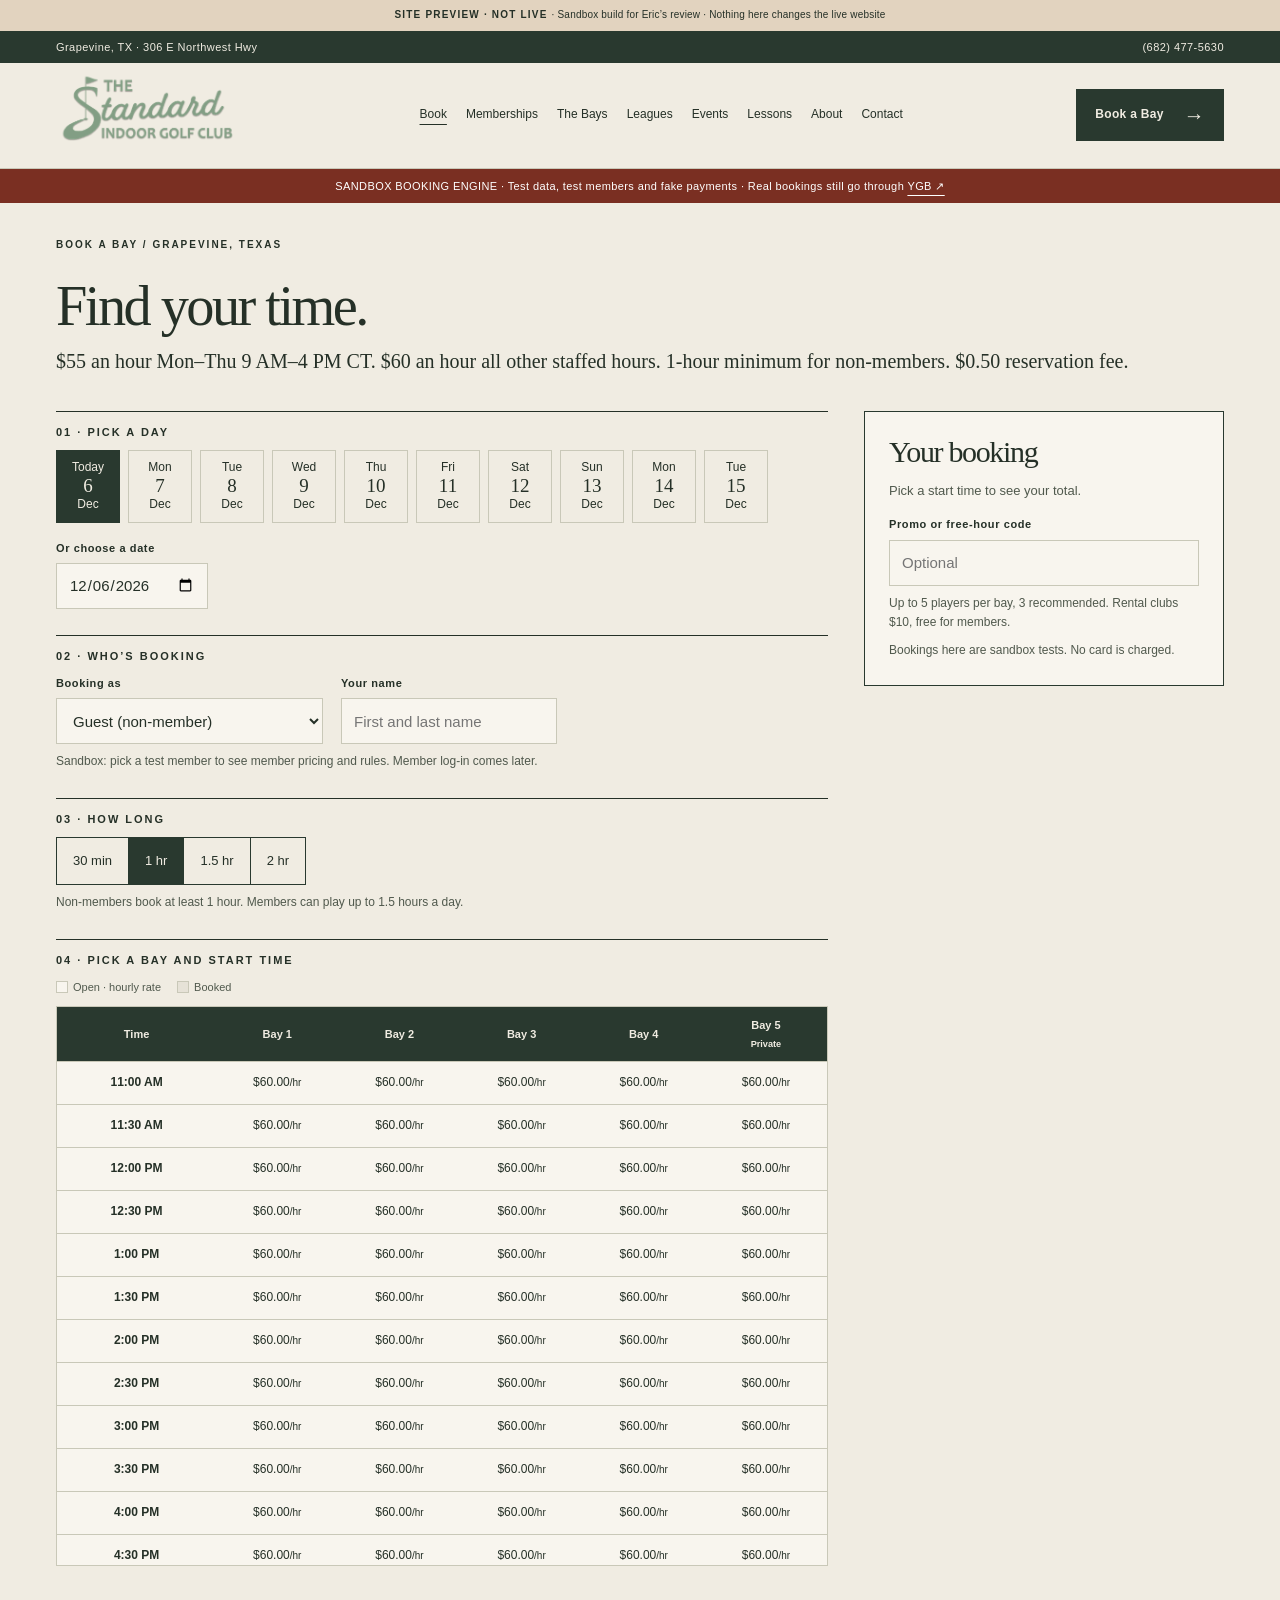
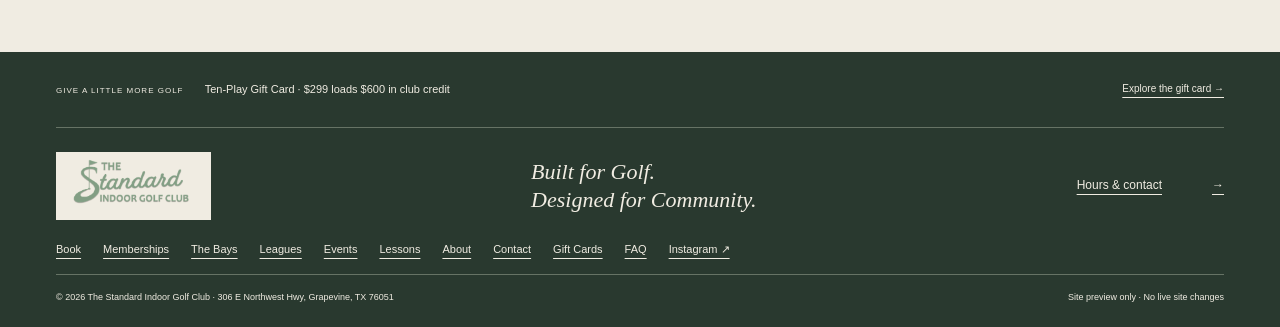
==== public/book.html @ 658508c6 "SIGC site preview (noindex, fake booking data)" ====
<!DOCTYPE html>
<html lang="en">
<head><script src="engine-browser.js"></script>
<meta charset="utf-8"/><meta content="width=device-width, initial-scale=1" name="viewport"/>
<meta content="noindex,nofollow" name="robots"/><meta content="#F0ECE2" name="theme-color"/>
<title>Book a Bay · The Standard Indoor Golf Club · Site preview</title>
<meta content="Choose a day, a bay and a time at The Standard Indoor Golf Club. Sandbox booking engine with test data." name="description"/>
<style>:root{--green:#7a8775;--villa:#f0ece2;--patience:#e2d3bf;--ink:#253027;--dark:#29392f;--muted:#50594d;--line:#c9c8b8;--paper:#f8f5ee;--serif:Georgia,'Times New Roman',serif;--sans:Arial,Helvetica,sans-serif}*{box-sizing:border-box}html{scroll-behavior:smooth;scroll-padding-top:125px}body{margin:0;background:var(--villa);color:var(--ink);font:16px/1.65 var(--sans);-webkit-font-smoothing:antialiased}a{color:inherit;text-underline-offset:5px}button{font:inherit;color:inherit;cursor:pointer}a,button{-webkit-tap-highlight-color:transparent}button:focus-visible,a:focus-visible,summary:focus-visible{outline:3px solid #9b5b23;outline-offset:5px}img{display:block;width:100%;height:auto}figure,p{margin:0}p+p{margin-top:17px}h1,h2,h3{font-family:var(--serif);font-weight:400;line-height:1.08;letter-spacing:-.045em;margin:0}h1{font-size:clamp(52px,5vw,78px)}h2{font-size:clamp(38px,3.8vw,56px)}h3{font-size:34px}em{font-weight:400}button{border:0}button.text-link{background:none;padding-left:0;padding-right:0}a,button{touch-action:manipulation}.container{width:min(1280px,calc(100% - 112px));margin-inline:auto}.skip{position:fixed;top:-100px;left:20px;background:var(--paper);padding:14px;z-index:100}.skip:focus{top:12px}.preview{padding:7px 16px;text-align:center;background:var(--patience);font-size:10px;font-weight:700;letter-spacing:1.2px}.preview span{font-weight:400;letter-spacing:.2px}.utility{background:var(--dark);color:var(--villa);font-size:11px;letter-spacing:.45px}.utility .container{display:flex;justify-content:space-between}.utility a{padding:7px 0;text-decoration:none}.header{position:sticky;top:0;z-index:30;background:var(--villa);border-bottom:1px solid var(--line)}.header-inner{display:flex;align-items:center;justify-content:space-between;gap:28px;min-height:105px}.logo{width:190px;flex-shrink:0}.logo img{width:190px;height:95px;object-fit:contain}.header nav{display:flex;gap:23px;align-items:center}.header nav a{text-decoration:none;font-size:12px;min-height:48px;display:flex;align-items:center}.header nav a:hover{text-decoration:underline}.button{display:inline-flex;align-items:center;justify-content:space-between;gap:35px;min-height:52px;padding:13px 23px;text-decoration:none;background:var(--dark);color:var(--villa);font-size:13px;font-weight:700;letter-spacing:.3px;border:1px solid var(--dark);transition:background .16s}.button:hover{background:#405344}.button span{font-size:21px;line-height:1}.header-book{white-space:nowrap;font-size:12px;padding:10px 18px;gap:20px}.menu-toggle{display:none}.eyebrow{font-size:10px;font-weight:700;letter-spacing:2px;line-height:1.5;margin-bottom:24px}.hero{display:grid;grid-template-columns:1fr 1fr;min-height:665px}.hero-copy{padding:66px 48px 48px max(56px,calc((100vw - 1280px)/2));display:flex;flex-direction:column;justify-content:center}.hero .eyebrow{display:flex;align-items:center;gap:12px}.rule{width:28px;height:1px;background:var(--ink)}.hero h1{margin-bottom:28px}.hero-intro{font-family:var(--serif);font-size:24px;line-height:1.35;max-width:410px;letter-spacing:-.4px}.hero-detail{font-size:14px;color:var(--muted);max-width:405px}.actions{display:flex;gap:25px;align-items:center;margin-top:31px;flex-wrap:wrap}.text-link{min-height:48px;display:inline-flex;align-items:center;justify-content:space-between;gap:22px;font-size:13px;font-weight:700;text-decoration:underline;text-decoration-thickness:1px;text-underline-offset:6px}.text-link span{font-size:22px;text-decoration:none}.quiet{font-size:11px;color:var(--muted);margin-top:17px;line-height:1.6}.hero-photo{position:relative;overflow:hidden}.hero-photo>img{height:100%;object-fit:cover;object-position:53% center;position:absolute;inset:0}.hero-photo:after{content:'';position:absolute;inset:65% 0 0;background:linear-gradient(transparent,rgba(16,26,18,.75))}.hero-photo figcaption{position:absolute;bottom:32px;left:32px;right:32px;color:#fff;z-index:1;display:flex;flex-direction:column;gap:8px}.hero-photo figcaption span:first-child{font-size:9px;letter-spacing:2px}.hero-photo figcaption span:last-child{font-family:var(--serif);font-size:27px;font-style:italic}.quick-facts{border-block:1px solid var(--line);background:var(--patience)}.quick-facts>.container{display:grid;grid-template-columns:1fr 1fr 1fr 1fr;align-items:center;padding-block:25px}.quick-facts p{font-family:var(--serif);font-size:20px;margin:0}.quick-facts p span{display:block;font-family:var(--sans);font-size:9px;font-weight:700;letter-spacing:1.8px;margin-bottom:4px}.quick-facts a{font-size:12px;justify-self:end;display:flex;gap:22px;align-items:center;min-height:48px}.section{padding-block:96px}.split{display:grid;grid-template-columns:1fr 1fr;align-items:center;gap:80px}.section-copy>p:not(.eyebrow):not(.quiet){color:var(--muted);font-size:15px;max-width:470px;line-height:1.8}.section-copy h2{margin-bottom:26px}.photo-frame{position:relative}.photo-frame>img{aspect-ratio:1/1.07;object-fit:cover;object-position:45% center}.photo-frame figcaption{font-family:var(--serif);font-style:italic;padding:15px 0 0;font-size:17px}.rate-row{display:grid;grid-template-columns:1fr 1fr;border-block:1px solid var(--line);padding:21px 0;margin:27px 0}.rate-row>div+div{padding-left:24px;border-left:1px solid var(--line)}.rate-row strong{font-family:var(--serif);font-size:40px;letter-spacing:-1px;font-weight:400;line-height:1}.rate-row strong span{font-family:var(--sans);font-size:11px;letter-spacing:0;margin-left:4px}.rate-row p{font-size:11px;color:var(--muted);margin-top:10px}.booking-steps{padding:0;margin:0 0 26px;list-style:none;display:flex;gap:15px;font-size:11px;flex-wrap:wrap}.booking-steps li{display:flex;gap:7px;align-items:center}.booking-steps span{width:20px;height:20px;display:grid;place-items:center;border:1px solid var(--line);border-radius:50%;font-size:10px}.membership-section{padding:87px 0 34px;background:var(--green);color:#172117}.section-heading{display:flex;justify-content:space-between;gap:45px;align-items:flex-end;margin-bottom:43px}.section-heading>p{max-width:380px;font-size:14px;color:var(--muted);line-height:1.8;margin-bottom:4px}.membership-section .section-heading>p{color:#1c291c}.membership-grid{display:grid;grid-template-columns:repeat(3,1fr);gap:18px}.membership-card{background:var(--villa);padding:38px 32px 25px;position:relative;border:1px solid var(--villa);display:flex;flex-direction:column;min-height:340px}.membership-card.featured{background:var(--paper);border:1px solid var(--dark)}.card-index{font-size:9px;letter-spacing:1.7px;margin-bottom:24px}.membership-card h3{font-size:36px}.membership-price{font-family:var(--serif);font-size:40px;letter-spacing:-1.5px;margin-top:22px!important;line-height:1.2}.membership-price span{font-family:var(--sans);font-size:11px;letter-spacing:0;margin-left:7px}.membership-card>p:not(.card-index):not(.membership-price){font-size:13px;color:var(--muted);line-height:1.7;margin-bottom:20px}.membership-card .text-link{margin-top:auto;justify-content:space-between;border-top:1px solid var(--line);padding-top:15px}.availability{position:absolute;top:-13px;right:19px;background:var(--dark);color:var(--villa);font-size:9px;font-weight:700;letter-spacing:.6px;padding:5px 12px}.membership-note{display:flex;justify-content:space-between;gap:20px;align-items:center;margin-top:24px}.membership-note p{font-size:12px}.experience-grid{display:grid;grid-template-columns:repeat(3,1fr);gap:36px}.experience{padding-top:20px;border-top:1px solid var(--ink);display:flex;flex-direction:column;scroll-margin-top:130px}.card-top{display:flex;justify-content:space-between;font-size:9px;font-weight:700;letter-spacing:1.5px;margin-bottom:26px}.experience h3{font-size:35px;line-height:1.13;margin-bottom:23px}.experience>p{font-size:14px;color:var(--muted);line-height:1.8}.detail-price{font-family:var(--serif);font-size:28px!important;color:var(--ink)!important}.detail-price span{font-family:var(--sans);font-size:12px}.experience .text-link{margin-top:auto;padding-top:26px;justify-content:flex-start}.experience small{font-size:9px;line-height:1.6;color:var(--muted);margin-top:6px}.event-prices{font-size:11px;margin-top:18px;margin-bottom:5px}.event-prices p{display:flex;justify-content:space-between;border-bottom:1px solid var(--line);padding:6px 0;margin:0}.event-prices b{font-weight:400}.coach-names{font-size:12px!important;margin-top:22px!important}.about-section{background:var(--patience);padding:80px 0}.about-photo img{aspect-ratio:1/1;object-fit:cover;object-position:38% center}.about-photo figcaption{font-size:17px;font-family:var(--serif);font-style:italic;margin-top:14px}.proof{padding-block:80px;text-align:center}.proof h2{font-size:42px}.proof-placeholder{max-width:800px;margin:35px auto 0;border:1px dashed #818677;padding:30px;background:#ece9df}.placeholder-label{display:block;font-size:9px;letter-spacing:1px;font-weight:700}.proof-placeholder p{font-family:var(--serif);font-size:26px;margin:13px 0}.proof-placeholder>span:last-child{font-size:11px;color:var(--muted)}.gift-strip{background:var(--patience);border-block:1px solid #c4b39d;padding:34px 0}.gift-strip>.container{display:flex;justify-content:space-between;align-items:center;gap:25px}.gift-strip .eyebrow{margin-bottom:9px}.gift-strip h2{font-size:33px}.gift-strip p:not(.eyebrow){font-size:13px;margin-top:10px}.outline{background:transparent;color:var(--ink)}.outline:hover{background:var(--villa)}.visit{display:grid;grid-template-columns:1fr 1fr;gap:100px}.visit h2{margin-bottom:28px}.visit address{font-style:normal;font-size:19px;line-height:1.6}.visit>div>p:not(.eyebrow){font-size:13px;color:var(--muted);margin:16px 0 0}.contact-links{display:flex;flex-direction:column;align-items:flex-start;gap:7px;margin-top:28px}.contact-links a{font-size:13px;min-height:35px;overflow-wrap:anywhere}.hours-card{background:var(--paper);padding:40px;border:1px solid var(--line);align-self:start}.hours-card h3{font-size:32px;margin-bottom:20px}.hours-card .eyebrow{font-size:9px;margin-bottom:16px}.hours-card dl{margin:0 0 28px;font-size:13px}.hours-card dl>div{display:flex;justify-content:space-between;gap:20px;border-bottom:1px solid var(--line);padding:12px 0}.hours-card dd{margin:0;white-space:nowrap}.hours-card .button{width:100%}footer{background:var(--dark);color:var(--villa);padding:35px 0 22px}.footer-main{display:flex;align-items:center;justify-content:space-between;gap:30px;padding-bottom:25px}.footer-logo{width:200px;background:var(--villa);padding:3px 13px}.footer-main p{font-family:var(--serif);font-size:26px;font-style:italic;line-height:1.25}.footer-main>a:last-child{font-size:12px;min-height:48px;display:flex;gap:50px;align-items:center}.footer-bottom{border-top:1px solid #667365;padding-top:20px;display:flex;justify-content:space-between;gap:20px;font-size:9px;color:var(--villa)}.mobile-book{display:none}dialog{background:var(--villa);color:var(--ink);border:1px solid var(--dark);padding:45px;max-width:520px;width:calc(100% - 32px)}dialog::backdrop{background:#19251cd6}dialog h2{font-size:38px;margin-bottom:24px}dialog p{font-size:14px;margin-bottom:22px}.dialog-close{position:absolute;right:8px;top:3px;background:transparent;font-size:30px;width:48px;height:48px}.dialog-done{width:100%}
@media(min-width:1600px){.hero-copy{padding-right:70px}.hero{min-height:730px}}
@media(max-width:1200px){.container{width:calc(100% - 64px)}.header-inner{gap:16px}.header nav{gap:15px}.logo,.logo img{width:160px}.hero-copy{padding:50px 32px}.hero h1{font-size:60px}.split{gap:45px}.header-book{gap:12px;padding-inline:12px}.experience-grid{gap:25px}.membership-card{padding:32px 24px 23px}.visit{gap:60px}}
@media(max-width:1000px){.header-inner{min-height:88px}.logo img{height:80px}.menu-toggle{display:flex;background:none;align-items:center;gap:13px;min-height:48px;font-size:12px;margin-left:auto}.menu-toggle span{font-size:20px}.header nav{display:none;position:absolute;left:0;right:0;top:100%;background:var(--villa);border-bottom:1px solid var(--line);padding:16px 32px;grid-template-columns:1fr 1fr;gap:4px 24px;box-shadow:0 15px 20px #17211712}.header nav.open{display:grid}.header nav a{font-size:15px;min-height:48px;border-bottom:1px solid var(--line)}.hero{min-height:630px}.hero h1{font-size:52px}.hero-intro{font-size:22px}.hero-detail{font-size:13px}.hero .actions{gap:14px}.quick-facts p{font-size:17px}.quick-facts a{font-size:11px;gap:10px}.section{padding-block:72px}.split{gap:36px}h2{font-size:41px}.membership-card{padding:30px 20px 20px}.membership-price{font-size:32px}.membership-price span{font-size:10px}.section-heading>p{max-width:270px;font-size:12px}.experience h3{font-size:28px}.experience>p{font-size:13px}.hours-card{padding:28px}.visit{gap:45px}.visit h2{font-size:38px}.footer-main p{font-size:23px}}
@media(max-width:700px){html{scroll-padding-top:100px}.container{width:calc(100% - 40px)}.preview{font-size:8px;letter-spacing:1px;padding:7px 12px}.preview span{display:block;font-size:8px;margin-top:2px}.utility{font-size:10px}.utility a{padding:6px 0}.utility a span{display:none}.header-inner{min-height:77px;gap:15px}.logo,.logo img{width:143px}.logo img{height:71px}.header-book{display:none}.menu-toggle{font-size:12px;padding:0 4px}.hero{display:flex;flex-direction:column;min-height:0}.hero-copy{padding:43px 24px 36px}.hero h1{font-size:53px;line-height:1.03;margin-bottom:24px;letter-spacing:-2.7px}.hero .eyebrow{font-size:8px;letter-spacing:1.6px;margin-bottom:25px;gap:9px}.rule{width:20px}.hero-intro{font-size:23px;max-width:345px}.hero-detail{font-size:13px;line-height:1.8;margin-top:17px;max-width:330px}.actions{margin-top:25px;gap:22px;flex-wrap:nowrap}.hero .button{padding:12px 18px;gap:25px;white-space:nowrap;font-size:12px}.hero .text-link{font-size:11px;gap:10px;line-height:1.5}.hero .text-link span{font-size:18px}.hero .quiet{font-size:10px;margin-top:17px}.hero-photo{height:350px;min-height:350px}.hero-photo>img{object-position:50% 45%}.hero-photo figcaption{left:24px;bottom:23px;gap:6px}.hero-photo figcaption span:first-child{font-size:8px}.hero-photo figcaption span:last-child{font-size:26px}.quick-facts>.container{grid-template-columns:1fr 1fr;gap:20px 16px;padding-block:22px}.quick-facts p{font-size:18px}.quick-facts p span{font-size:8px;letter-spacing:1.4px}.quick-facts a{justify-self:start;font-size:11px;gap:12px}.section{padding-block:56px}.split{grid-template-columns:1fr;gap:32px}.play .section-copy{order:-1}.section-copy h2{margin-bottom:23px}h2{font-size:39px;letter-spacing:-1.5px}.eyebrow{font-size:8px;letter-spacing:1.7px;margin-bottom:20px}.section-copy>p:not(.eyebrow):not(.quiet){font-size:14px}.rate-row{margin:24px 0 22px;padding-block:21px}.rate-row>div+div{padding-left:20px}.rate-row strong{font-size:38px}.rate-row strong span{font-size:10px}.rate-row p{font-size:10px}.booking-steps{gap:12px;font-size:10px}.booking-steps li{gap:5px}.booking-steps span{width:17px;height:17px;font-size:9px}.photo-frame>img{aspect-ratio:1/1;object-position:38% center}.photo-frame figcaption{font-size:16px}.membership-section{padding:55px 0 25px}.section-heading{flex-direction:column;align-items:flex-start;gap:22px;margin-bottom:35px}.section-heading>p{font-size:13px;max-width:100%;line-height:1.8}.membership-grid{grid-template-columns:1fr;gap:22px}.membership-card{padding:29px 26px 18px;min-height:285px}.card-index{font-size:9px;margin-bottom:15px}.membership-card h3{font-size:35px}.membership-price{font-size:38px;margin-top:18px!important}.membership-price span{font-size:11px}.membership-card>p:not(.card-index):not(.membership-price){font-size:13px;margin-bottom:18px}.availability{right:22px}.membership-note{flex-direction:column;align-items:flex-start;gap:4px;margin-top:20px}.membership-note p{font-size:11px;max-width:285px}.membership-note .text-link{font-size:12px}.experience-grid{grid-template-columns:1fr;gap:34px}.experience{padding-top:17px;scroll-margin-top:100px}.card-top{font-size:9px;margin-bottom:20px}.experience h3{font-size:34px;margin-bottom:20px}.experience>p{font-size:14px}.experience .text-link{padding-top:17px;min-height:55px}.experience small{font-size:9px}.event-prices{font-size:12px}.event-prices p{padding:9px 0}.about-section{padding:55px 0}.about-photo img{aspect-ratio:1/1;object-position:38% center}.about-photo figcaption{font-size:16px}.proof{padding-block:55px}.proof h2{font-size:36px}.proof-placeholder{padding:25px 19px;margin-top:27px}.placeholder-label{font-size:8px;letter-spacing:.7px}.proof-placeholder p{font-size:24px;line-height:1.25;margin:17px 0}.proof-placeholder>span:last-child{font-size:10px;display:block;line-height:1.8}.gift-strip{padding:31px 0}.gift-strip>.container{flex-direction:column;align-items:flex-start;gap:23px}.gift-strip h2{font-size:32px}.gift-strip p:not(.eyebrow){font-size:13px}.gift-strip .button{width:100%}.visit{grid-template-columns:1fr;gap:34px}.visit h2{font-size:38px}.visit address{font-size:18px}.visit>div>p:not(.eyebrow){font-size:12px}.contact-links{margin-top:23px;gap:3px}.contact-links a{min-height:44px;font-size:12px;display:flex;align-items:center;gap:15px}.hours-card{padding:28px 23px}.hours-card h3{font-size:30px}.hours-card dl{font-size:12px}.hours-card dd{font-size:12px}.hours-card .quiet{font-size:10px}footer{padding:32px 0 110px}.footer-main{flex-direction:column;align-items:flex-start;gap:25px}.footer-logo{width:195px}.footer-main p{font-size:27px}.footer-main>a:last-child{font-size:12px;min-height:44px}.footer-bottom{font-size:8px;flex-direction:column;gap:9px}.mobile-book{position:fixed;bottom:0;left:0;right:0;z-index:40;display:flex;align-items:center;justify-content:space-between;gap:15px;background:var(--villa);border-top:1px solid var(--line);padding:10px 20px calc(10px + env(safe-area-inset-bottom));box-shadow:0 -4px 20px #1721170d}.mobile-book .button{min-height:48px;font-size:12px;padding:10px 18px;flex:1;max-width:210px}.mobile-book>a:last-child{font-size:11px;white-space:nowrap;min-height:48px;display:flex;align-items:center}dialog{padding:42px 26px 28px}dialog h2{font-size:34px}}
@media(prefers-reduced-motion:reduce){html{scroll-behavior:auto}*{transition:none!important}}
/* Concise homepage / review revision */
.hero{min-height:510px}.hero-copy{padding-top:43px;padding-bottom:38px}.hero h1{font-size:66px;margin-bottom:22px}.hero-intro{font-size:23px}.hero .eyebrow{margin-bottom:20px}.hero .actions{margin-top:26px}.booking-strip{background:var(--patience);border-block:1px solid var(--line);padding:20px 0}.booking-strip>.container{display:flex;align-items:center;gap:55px}.booking-strip .eyebrow{display:block;font-size:8px;margin-bottom:8px;letter-spacing:1.4px}.booking-strip strong{font:34px/1 var(--serif);letter-spacing:-1px;margin-right:12px}.booking-strip small{font:10px var(--sans);letter-spacing:0;margin-left:4px}.rate-time{font-size:10px;white-space:nowrap}.booking-strip>.container>p:nth-child(2){margin:19px 0 0}.booking-strip>.container>div:last-child{margin-left:auto}.booking-strip .text-link{min-height:34px}.booking-strip>div>div>p{font-size:10px;color:var(--muted)}.compact-memberships{padding:42px 0}.compact-heading{display:flex;align-items:flex-end;justify-content:space-between;margin-bottom:29px;gap:20px}.compact-heading .eyebrow{margin-bottom:11px}.compact-heading h2{font-size:40px}.compact-heading>.text-link{font-size:12px}.compact-memberships .membership-card{min-height:218px;padding:25px 26px 16px}.compact-memberships h3{font-size:31px}.compact-memberships .membership-price{font-size:33px;margin-top:14px!important}.compact-memberships .membership-card>p:not(.membership-price){font-size:11px;margin-bottom:12px}.compact-memberships .membership-card .text-link{padding-top:9px;min-height:42px;font-size:12px}.host-section{display:grid;grid-template-columns:.8fr 1.2fr;gap:60px;align-items:center;padding-block:52px}.host-photo img{aspect-ratio:1/1.13;object-fit:cover;object-position:38% center}.host-photo figcaption{font:italic 17px var(--serif);margin-top:12px}.host-section .eyebrow{margin-bottom:13px}.host-section h2{font-size:41px;margin-bottom:22px}.host-groups{display:grid;grid-template-columns:1fr 1fr;gap:18px 25px}.host-group{display:block;text-decoration:none;border-top:1px solid var(--line);padding-top:12px;min-height:90px}.host-group:hover h3{text-decoration:underline;text-underline-offset:4px}.host-group h3{font-family:var(--sans);font-weight:700;font-size:12px;line-height:1.45;letter-spacing:0;margin-bottom:7px;position:relative;padding-right:17px}.host-group h3 span{position:absolute;right:0;top:0}.host-group p{font-size:11px;line-height:1.7;color:var(--muted)}.teaser-section{padding:32px 0;background:var(--patience)}.teaser-grid{display:grid;grid-template-columns:repeat(3,1fr);gap:42px}.teaser-grid article+article{border-left:1px solid #b6aa97;padding-left:35px}.teaser-grid .eyebrow{font-size:8px;margin-bottom:12px}.teaser-grid h3{font-size:31px;margin-bottom:14px}.teaser-grid p:not(.eyebrow){font-size:12px;color:var(--muted);line-height:1.8}.teaser-grid .text-link{font-size:11px;margin-top:10px;min-height:44px}.review-mini{border-bottom:1px solid var(--line);display:flex;align-items:center;justify-content:space-between;gap:20px;padding-block:22px}.review-mini .placeholder-label{max-width:185px;font-size:8px;line-height:1.6}.review-mini p{font:italic 21px var(--serif)}.review-mini>span:last-child{font-size:9px;color:var(--muted);max-width:220px}.visit-short{display:grid;grid-template-columns:1.25fr 1fr;gap:100px;padding-block:44px}.visit-short .eyebrow{margin-bottom:13px}.visit-short h2{font-size:39px;margin-bottom:20px}.visit-short address{font-style:normal;font-size:13px}.location-note{font-size:11px;color:var(--muted);margin-top:6px}.visit-actions{display:flex;gap:25px;margin-top:12px;font-size:11px}.visit-actions a{min-height:35px;display:flex;align-items:center}.email-link,.social-link{font-size:11px;display:table;min-height:30px;overflow-wrap:anywhere}.hours-short{padding:24px 28px;background:var(--paper);border:1px solid var(--line);align-self:center}.hours-short h3{font-size:27px;margin-bottom:16px}.hours-short .eyebrow{font-size:8px;margin-bottom:8px}.hours-short dl{margin:0;font-size:11px}.hours-short dl>div{display:flex;justify-content:space-between;border-bottom:1px solid var(--line);padding:7px 0}.hours-short dd{margin:0}.hours-short .quiet{font-size:9px;margin-top:12px}footer{padding-top:0}.footer-gift{display:flex;justify-content:space-between;align-items:center;gap:25px;padding-block:20px;border-bottom:1px solid #667365;margin-bottom:24px;font-size:10px}.footer-gift p{font-size:8px;letter-spacing:1px}.footer-gift p span{font-size:11px;letter-spacing:0;margin-left:18px}.footer-gift a{min-height:35px;display:flex;align-items:center;white-space:nowrap}.footer-main{padding-bottom:20px}.footer-logo{width:155px}.footer-main p{font-size:22px}.footer-bottom{padding-top:15px}.stub-page{max-width:700px;padding-block:60px}.stub-logo{display:block;width:220px;margin-bottom:50px}.stub-page h1{font-size:55px;margin-bottom:25px}.stub-page>p:not(.eyebrow){margin-bottom:20px}.stub-page .button{margin-top:20px}
@media(min-width:1600px){.hero{min-height:570px}}
@media(max-width:1100px){.hero h1{font-size:55px}.booking-strip>.container{gap:25px}.rate-time{display:block;margin-top:7px}.booking-strip>.container>p:nth-child(2){margin:20px 0 0}.host-section{gap:35px}.host-group{min-height:105px}.host-section h2{font-size:37px}.visit-short{gap:50px}}
@media(max-width:700px){.hero{min-height:0}.hero-copy{padding:32px 24px 26px}.hero h1{font-size:49px;margin-bottom:20px}.hero .eyebrow{margin-bottom:18px}.hero-intro{font-size:21px}.hero .actions{margin-top:20px}.hero-photo{height:265px;min-height:265px}.hero .quiet{margin-top:12px}.booking-strip{padding:20px 0}.booking-strip>.container{display:grid;grid-template-columns:1fr 1fr;gap:16px 24px}.booking-strip>.container>p:nth-child(2){margin:24px 0 0}.booking-strip>.container>div:last-child{grid-column:1/-1;display:flex;justify-content:space-between;align-items:center;gap:15px;margin:0}.booking-strip strong{font-size:31px}.booking-strip .eyebrow{font-size:7px;letter-spacing:1px;white-space:nowrap}.booking-strip .text-link{font-size:11px;white-space:nowrap;gap:12px;min-height:44px}.booking-strip>div>div>p{font-size:8px;max-width:135px}.rate-time{font-size:9px}.compact-memberships{padding:33px 0}.compact-heading{align-items:flex-start;flex-direction:column;gap:5px;margin-bottom:24px}.compact-heading h2{font-size:35px}.compact-heading .eyebrow{font-size:8px;margin-bottom:10px}.compact-heading>.text-link{font-size:11px;min-height:40px}.compact-memberships .membership-grid{gap:19px}.compact-memberships .membership-card{min-height:0;padding:20px 23px 12px;display:grid;grid-template-columns:1fr 1fr;gap:0 12px;align-items:center}.compact-memberships h3{font-size:29px}.compact-memberships .membership-price{font-size:29px;margin:0!important;justify-self:end}.compact-memberships .membership-price span{font-size:9px;display:block;text-align:right;margin:3px 0 0}.compact-memberships .membership-card>p:not(.membership-price){font-size:10px;grid-column:1/-1;margin-top:12px;margin-bottom:10px}.compact-memberships .membership-card .text-link{grid-column:1/-1;min-height:43px;font-size:11px}.availability{font-size:8px;top:-11px;padding:3px 9px}.host-section{padding-block:36px;display:flex;flex-direction:column;gap:23px;align-items:stretch}.host-section>div{order:-1}.host-section .eyebrow{font-size:8px;margin-bottom:12px}.host-section h2{font-size:36px;margin-bottom:23px}.host-groups{gap:15px 18px}.host-group{min-height:107px;padding-top:11px}.host-group h3{font-size:11px;margin-bottom:7px}.host-group p{font-size:10px}.host-photo img{aspect-ratio:1.55/1;object-position:40% 53%}.host-photo figcaption{font-size:15px;margin-top:9px}.teaser-section{padding:11px 0}.teaser-grid{display:block}.teaser-grid article{padding:21px 0;display:grid;grid-template-columns:85px 1fr;gap:8px 15px}.teaser-grid article+article{border-left:0;border-top:1px solid #b6aa97;padding-left:0}.teaser-grid .eyebrow{grid-column:1/-1;font-size:7px;margin:0}.teaser-grid h3{font-size:27px;margin:0}.teaser-grid p:not(.eyebrow){font-size:10px;margin:0}.teaser-grid .text-link{grid-column:2;font-size:10px;margin:0;min-height:40px;justify-content:flex-start;gap:15px}.review-mini{padding-block:20px;flex-wrap:wrap;gap:9px}.review-mini .placeholder-label{font-size:7px;max-width:none;width:100%}.review-mini p{font-size:20px;width:100%}.review-mini>span:last-child{font-size:8px;max-width:100%}.visit-short{grid-template-columns:1fr;padding-block:34px;gap:23px}.visit-short h2{font-size:35px;margin-bottom:19px}.visit-short address{font-size:12px}.visit-short .location-note{font-size:10px}.visit-actions{margin-top:7px;gap:25px;font-size:11px}.visit-actions a{min-height:44px}.email-link,.social-link{font-size:11px;min-height:44px;display:flex;align-items:center}.hours-short{padding:22px}.hours-short h3{font-size:26px}.hours-short dl{font-size:11px}.hours-short dl>div{padding:8px 0}.hours-short .quiet{font-size:9px}.footer-gift{flex-direction:column;align-items:flex-start;gap:7px;padding-block:20px;margin-bottom:22px}.footer-gift p{font-size:7px}.footer-gift p span{display:block;margin:7px 0 0;font-size:11px}.footer-gift a{min-height:44px;font-size:11px}.footer-main{gap:18px;display:grid;grid-template-columns:1fr 1fr}.footer-logo{width:145px}.footer-main p{font-size:19px}.footer-main>a:last-child{grid-column:1/-1;font-size:11px}.footer-bottom{font-size:8px;gap:7px}.stub-page{padding-block:35px}.stub-page h1{font-size:42px}.stub-logo{width:180px;margin-bottom:35px}}
/* Eric's hospitality line + expanded, compact gathering types */
.host-section h2{margin-bottom:12px}.kingdom-line{font:italic 14px/1.6 var(--serif);color:var(--muted);margin:0 0 20px}.host-groups{gap:11px 25px}.host-group{min-height:66px;padding-top:9px}.host-group h3{margin-bottom:4px}.host-group p{font-size:10px;line-height:1.6}
@media(max-width:1100px){.host-group{min-height:75px}.kingdom-line{font-size:13px}}
@media(max-width:700px){.host-section h2{margin-bottom:11px}.kingdom-line{font-size:12px;max-width:285px;margin-bottom:21px}.host-groups{gap:12px 18px}.host-group{min-height:79px;padding-top:10px}.host-group h3{font-size:10px}.host-group p{font-size:9px;line-height:1.7}}

/* Booking-only layout; brand, navigation and footer inherited from homepage.css. */
.header nav a[aria-current="page"]{text-decoration:underline;text-underline-offset:6px}
.booking-hero .hero-photo>img{object-position:43% center}
.booking-hero .hero-copy{padding-top:42px;padding-bottom:38px}
.booking-strip .group-note p{font-size:13px;color:var(--ink);line-height:1.7}
.booking-guide{padding-block:54px}
.booking-guide .compact-heading{align-items:flex-end}
.booking-note{font-size:12px;color:var(--muted)}
.booking-step-grid{display:grid;grid-template-columns:repeat(3,1fr);gap:38px;list-style:none;margin:32px 0;padding:0}
.booking-step-grid li{border-top:1px solid var(--line);padding-top:18px}
.step-number{font-size:10px;letter-spacing:2px;display:block;margin-bottom:18px}
.booking-step-grid h3{font-size:29px;margin-bottom:14px}
.booking-step-grid p{font-size:13px;color:var(--muted)}
.member-reminder{display:flex;align-items:center;justify-content:space-between;gap:30px;border-top:1px solid var(--line);padding-top:20px}
.member-reminder p{font-size:12px;max-width:670px}.member-reminder strong{font-weight:700}.member-reminder .text-link{white-space:nowrap}
.booking-faq{background:var(--paper);border-block:1px solid var(--line);padding-block:52px}
.faq-layout{display:grid;grid-template-columns:1fr 1fr;gap:70px}.faq-layout h2{font-size:42px}.faq-intro{font-size:13px;color:var(--muted);margin-top:22px}
.faq-list details{border-top:1px solid var(--line);padding:15px 0}.faq-list details:last-child{border-bottom:1px solid var(--line)}
.faq-list summary{cursor:pointer;font-size:14px;font-weight:700;min-height:36px;padding-right:12px}.faq-list p{font-size:13px;color:var(--muted);padding:3px 20px 5px 0}
@media(max-width:1100px){.booking-hero h1{font-size:60px}.booking-strip>.container{gap:24px}.booking-step-grid{gap:25px}.booking-step-grid h3{font-size:26px}}
@media(max-width:700px){.booking-hero .hero-copy{padding:30px 24px 27px}.booking-hero h1{font-size:49px}.booking-hero .hero-intro{font-size:21px}.booking-hero .hero-photo{height:250px;min-height:250px}.booking-hero .hero-photo>img{object-position:center}.booking-hero .actions{justify-content:space-between;gap:18px}.booking-strip>.container>.group-note{display:block;border-top:1px solid #b6aa97;padding-top:12px}.booking-strip .group-note p{font-size:12px;max-width:none}.booking-strip .group-note br{display:none}.booking-guide{padding-block:35px}.booking-guide .compact-heading{align-items:flex-start;gap:16px}.booking-guide .compact-heading h2{font-size:35px}.booking-note{font-size:12px}.booking-step-grid{grid-template-columns:1fr;gap:21px;margin:25px 0}.booking-step-grid li{display:grid;grid-template-columns:28px 1fr;gap:8px 13px;padding-top:15px}.step-number{margin:5px 0 0;grid-row:1/3}.booking-step-grid h3{font-size:27px;margin:0}.booking-step-grid p{font-size:12px;grid-column:2}.member-reminder{flex-direction:column;align-items:flex-start;gap:5px}.member-reminder p{font-size:12px}.booking-faq{padding-block:35px}.faq-layout{grid-template-columns:1fr;gap:27px}.faq-layout h2{font-size:35px}.faq-intro{font-size:12px;margin-top:18px}.faq-list summary{font-size:13px}.faq-list p{font-size:12px}}

/* Shared inner-page components for the full-site preview. Brand tokens come from homepage.css. */
.header nav a[aria-current="page"]{text-decoration:underline;text-underline-offset:6px}
.header nav{gap:19px}
.page-hero{display:grid;grid-template-columns:1.05fr .95fr;min-height:430px;border-bottom:1px solid var(--line)}
.page-hero .hero-copy{padding:44px 48px 40px max(56px,calc((100vw - 1280px)/2));display:flex;flex-direction:column;justify-content:center}
.page-hero h1{font-size:clamp(46px,4.6vw,66px);margin-bottom:20px}
.page-hero .eyebrow{display:flex;align-items:center;gap:12px;margin-bottom:18px}
.page-hero .hero-intro{font-family:var(--serif);font-size:22px;line-height:1.4;max-width:470px}
.page-hero .actions{margin-top:24px}
.page-hero.text-only{grid-template-columns:1fr;min-height:0}.page-hero.text-only .hero-copy{padding-block:56px}
.sec{padding-block:56px}.sec.alt{background:var(--paper);border-block:1px solid var(--line)}.sec.tan{background:var(--patience)}.sec.green{background:var(--green);color:#172117}
.sec-head{display:flex;justify-content:space-between;align-items:flex-end;gap:30px;margin-bottom:30px}
.sec-head .eyebrow{margin-bottom:11px}.sec-head h2{font-size:40px}.sec-head>p{max-width:420px;font-size:13px;color:var(--muted)}
.sec.green .sec-head>p{color:#1c291c}
.lead{font-size:15px;color:var(--muted);max-width:640px;line-height:1.8}
.grid2{display:grid;grid-template-columns:1fr 1fr;gap:28px}.grid3{display:grid;grid-template-columns:repeat(3,1fr);gap:22px}.grid4{display:grid;grid-template-columns:repeat(4,1fr);gap:20px}
.card{background:var(--villa);border:1px solid var(--line);padding:26px 24px;display:flex;flex-direction:column;position:relative}
.sec.alt .card,.sec.tan .card{background:var(--villa)}.card.featured{background:var(--paper);border-color:var(--dark)}
.card h3{font-size:29px;margin-bottom:10px}.card .price{font-family:var(--serif);font-size:34px;letter-spacing:-1px;line-height:1.1;margin:6px 0 4px}
.card .price span{font:11px var(--sans);letter-spacing:0;margin-left:5px}
.card p{font-size:13px;color:var(--muted);line-height:1.7}.card .text-link{margin-top:auto;padding-top:12px;font-size:12px}
.ticks{list-style:none;padding:0;margin:14px 0 16px;font-size:13px;line-height:1.6}.ticks li{padding:7px 0 7px 20px;border-top:1px solid var(--line);position:relative}
.ticks li:before{content:'';position:absolute;left:2px;top:15px;width:8px;height:1px;background:var(--ink)}
.tag{display:inline-block;background:var(--dark);color:var(--villa);font-size:9px;font-weight:700;letter-spacing:.7px;padding:4px 10px;margin-bottom:12px;align-self:flex-start}
.tag.light{background:var(--patience);color:var(--ink)}
.photo img{aspect-ratio:16/10;object-fit:cover}.photo figcaption{font:italic 15px var(--serif);margin-top:9px}
.photo.tall img{aspect-ratio:4/5}
.split2{display:grid;grid-template-columns:1fr 1fr;gap:56px;align-items:center}
.split2 h2{font-size:40px;margin-bottom:18px}.split2 .eyebrow{margin-bottom:12px}
.table-wrap{overflow-x:auto;-webkit-overflow-scrolling:touch;border:1px solid var(--line);background:var(--villa)}
table.t{border-collapse:collapse;width:100%;font-size:13px;min-width:560px}
table.t th,table.t td{padding:11px 14px;border-bottom:1px solid var(--line);text-align:left;vertical-align:top}
table.t thead th{background:var(--dark);color:var(--villa);font-size:11px;letter-spacing:.5px;font-weight:700}
table.t tbody th{font-weight:700;white-space:nowrap}
.sample-label{display:inline-block;border:1px dashed #818677;background:#ece9df;font-size:10px;font-weight:700;letter-spacing:1px;padding:6px 10px;margin-bottom:14px}
.steps{list-style:none;margin:0;padding:0;display:grid;grid-template-columns:repeat(4,1fr);gap:26px}
.steps li{border-top:1px solid var(--ink);padding-top:14px}.steps b{display:block;font:400 25px/1.15 var(--serif);letter-spacing:-.5px;margin:10px 0 8px}
.steps span{font-size:10px;letter-spacing:2px;font-weight:700}.steps p{font-size:13px;color:var(--muted)}
.cta-band{background:var(--dark);color:var(--villa);padding-block:44px}
.cta-band .container{display:flex;justify-content:space-between;align-items:center;gap:30px}
.cta-band h2{font-size:38px}.cta-band p{font-size:13px;margin-top:8px;opacity:.9}
.cta-band .button{background:var(--villa);color:var(--dark);border-color:var(--villa)}.cta-band .button:hover{background:var(--patience)}
.cta-band .text-link{color:var(--villa)}
.cta-actions{display:flex;gap:22px;align-items:center;flex-wrap:wrap}
.button.ghost{background:transparent;color:var(--ink);border-color:var(--ink)}.button.ghost:hover{background:var(--paper)}
.coach .ph{aspect-ratio:16/10;background:var(--patience);display:grid;place-items:center;font-size:11px;letter-spacing:1px;color:var(--muted);margin-bottom:16px}
.coach img{aspect-ratio:16/10;object-fit:cover;object-position:center 25%;margin-bottom:16px}
.coach blockquote{margin:6px 0 0;font:italic 16px/1.5 var(--serif)}
.mode{border-top:1px solid var(--ink);padding-top:14px}.mode h3{font-size:27px;margin:8px 0 10px}.mode p{font-size:13px;color:var(--muted)}
.mode .eyebrow{margin:0}
.stat-row{display:grid;grid-template-columns:repeat(4,1fr);border-block:1px solid var(--line);background:var(--patience)}
.stat-row div{padding:22px 24px}.stat-row div+div{border-left:1px solid #c4b39d}
.stat-row strong{display:block;font:400 38px/1 var(--serif);letter-spacing:-1px}.stat-row span{font-size:11px;color:var(--muted)}
.hours-big dl{margin:0;font-size:15px}.hours-big dl>div{display:flex;justify-content:space-between;border-bottom:1px solid var(--line);padding:12px 0}.hours-big dd{margin:0}
.map{border:1px solid var(--line);width:100%;aspect-ratio:4/3;display:block;background:var(--patience)}
.contact-list{list-style:none;padding:0;margin:18px 0 0;font-size:15px}.contact-list li{border-top:1px solid var(--line);padding:12px 0;display:flex;justify-content:space-between;gap:20px;flex-wrap:wrap}
.contact-list span{font-size:10px;letter-spacing:1.5px;font-weight:700}.contact-list a{overflow-wrap:anywhere}
.gift-hero-card{max-width:560px;box-shadow:0 18px 40px #17211722}
.note{font-size:12px;color:var(--muted);margin-top:14px}
.kingdom-quiet{font:italic 17px/1.6 var(--serif);color:var(--muted)}
.founder{border-left:2px solid var(--green);padding-left:24px;font:italic 19px/1.6 var(--serif);max-width:760px}
@media(max-width:1180px){.header nav{gap:13px}.header nav a{font-size:11px}}
@media(max-width:1100px){.grid4{grid-template-columns:1fr 1fr}.steps{grid-template-columns:1fr 1fr}.grid3{grid-template-columns:1fr 1fr}}
@media(max-width:1000px){.header nav{gap:4px 24px}.header nav a{font-size:15px}}
@media(max-width:700px){
.page-hero{display:flex;flex-direction:column;min-height:0}.page-hero .hero-copy{padding:30px 24px 26px}.page-hero h1{font-size:44px;letter-spacing:-2px}
.page-hero .hero-intro{font-size:19px}.page-hero .eyebrow{font-size:8px;gap:9px}.page-hero .hero-photo{height:250px;min-height:250px}
.page-hero .actions{gap:16px}.page-hero .button{white-space:nowrap}
.page-hero.text-only .hero-copy{padding-block:34px}
.sec{padding-block:36px}.sec-head{flex-direction:column;align-items:flex-start;gap:10px;margin-bottom:22px}.sec-head h2{font-size:33px}
.grid2,.grid3,.grid4,.split2{grid-template-columns:1fr;gap:18px}.split2{gap:24px}.split2 h2{font-size:33px}
.card{padding:22px 20px}.card h3{font-size:27px}
.steps{grid-template-columns:1fr;gap:16px}.steps b{font-size:23px}
.cta-band .container{flex-direction:column;align-items:flex-start}.cta-band h2{font-size:31px}
.stat-row{grid-template-columns:1fr 1fr}.stat-row div{padding:16px 18px}.stat-row div:nth-child(3){border-left:0}.stat-row div:nth-child(n+3){border-top:1px solid #c4b39d}.stat-row strong{font-size:30px}
.lead{font-size:14px}.founder{font-size:17px;padding-left:16px}
table.t{font-size:12px}table.t th,table.t td{padding:9px 10px}
}
.split2>*,.grid2>*,.grid3>*,.grid4>*,.bk-wrap>*{min-width:0}
.page-hero .text-link{white-space:nowrap}
.giftfig{background:var(--green);display:grid;place-items:center;padding:36px}.giftfig:after,.giftfig figcaption{display:none}
.giftfig>img{position:static!important;height:auto!important;max-width:520px;object-fit:contain!important;box-shadow:0 18px 40px #17211740}
@media(max-width:700px){.giftfig{height:auto!important;min-height:0!important;padding:24px}}
@media(max-width:700px){.page-hero .actions{flex-wrap:wrap}}


.sbx{background:#7a2f22;color:#fff;font-size:11px;letter-spacing:.4px;padding:8px 16px;text-align:center}
.bk-wrap{display:grid;grid-template-columns:1fr 360px;gap:36px;align-items:start;padding-block:36px 60px}
.bk-head{padding-top:34px}.bk-head h1{font-size:clamp(42px,4.4vw,60px);margin-bottom:10px}.bk-head p.intro{font:20px/1.4 var(--serif);color:var(--ink)}
.bk-step{border-top:1px solid var(--ink);padding-top:14px;margin-bottom:26px}
.bk-step>h2{font:700 11px var(--sans);letter-spacing:2px;margin-bottom:12px}
.chips{display:flex;gap:8px;overflow-x:auto;padding-bottom:4px;-webkit-overflow-scrolling:touch}
.chip{flex:0 0 auto;border:1px solid var(--line);background:var(--villa);padding:9px 12px;min-width:64px;text-align:center;font-size:12px;line-height:1.3;cursor:pointer;min-height:48px}
.chip b{display:block;font:400 19px var(--serif)}.chip[aria-pressed=true]{background:var(--dark);color:var(--villa);border-color:var(--dark)}
.fields{display:flex;flex-wrap:wrap;gap:14px 18px;margin-top:12px}.fields label{display:flex;flex-direction:column;font-size:11px;font-weight:700;letter-spacing:.6px;gap:6px}
.fields input,.fields select{font:15px var(--sans);padding:10px 12px;border:1px solid var(--line);background:var(--paper);color:var(--ink);min-height:46px;min-width:150px;border-radius:0}
.seg{display:flex;flex-wrap:wrap;border:1px solid var(--dark);width:max-content;max-width:100%}.seg button{background:transparent;padding:11px 16px;font-size:13px;min-height:46px}.seg button+button{border-left:1px solid var(--dark)}.seg button[aria-pressed=true]{background:var(--dark);color:var(--villa)}
.hint{font-size:12px;color:var(--muted);margin-top:8px}
.gridwrap{overflow-x:auto;border:1px solid var(--line);background:var(--paper);max-height:560px;overflow-y:auto}
table.slots{border-collapse:collapse;width:100%;font-size:12px}table.slots th,table.slots td{border-bottom:1px solid var(--line);padding:0;text-align:center}
table.slots thead th{position:sticky;top:0;background:var(--dark);color:var(--villa);padding:9px 4px;font-size:11px;z-index:1}
table.slots tbody th{padding:0 8px;white-space:nowrap;font-weight:700;background:var(--paper);position:sticky;left:0}
table.slots td button{width:100%;min-height:42px;background:transparent;font-size:12px;padding:4px 2px}
table.slots td button:hover{background:var(--patience)}table.slots td.no{color:#9a9a8e;background:#e6e2d7;font-size:11px}
table.slots td button.sel{background:var(--dark);color:var(--villa);font-weight:700}
.summary{position:sticky;top:130px;background:var(--paper);border:1px solid var(--dark);padding:24px}
.summary h2{font-size:30px;margin-bottom:12px}.summary .line{display:flex;justify-content:space-between;gap:14px;border-bottom:1px solid var(--line);padding:8px 0;font-size:13px}
.summary .total{font:400 26px var(--serif);display:flex;justify-content:space-between;padding-top:12px}
.summary .button{width:100%;margin-top:16px;justify-content:center}.summary .err{color:#8c2a1b;font-size:13px;margin-top:12px}
.summary .ok{background:var(--green);color:#172117;padding:14px;margin-top:12px;font-size:13px}
.summary .empty{font-size:13px;color:var(--muted)}
.legend{display:flex;gap:16px;font-size:11px;color:var(--muted);margin:10px 0}.legend i{display:inline-block;width:12px;height:12px;border:1px solid var(--line);vertical-align:-2px;margin-right:5px}
@media(max-width:1000px){.bk-wrap{grid-template-columns:1fr}.summary{position:static}}
@media(max-width:700px){.bk-head{padding-top:24px}.bk-head h1{font-size:42px}.bk-head p.intro{font-size:17px}.bk-wrap{padding-block:22px 40px;gap:20px}.fields label{width:100%}.fields input,.fields select{width:100%}table.slots{font-size:11px}table.slots td button{font-size:11px;min-height:44px}.seg{width:100%}.seg button{flex:1;padding:11px 6px}}
</style>
</head>
<body>
<a class="skip" href="#main">Skip to content</a>
<div class="preview">SITE PREVIEW · NOT LIVE <span>· Sandbox build for Eric’s review · Nothing here changes the live website</span></div>
<div class="utility"><div class="container"><a href="../site/contact.html">Grapevine, TX <span>· 306 E Northwest Hwy</span></a><a href="tel:+16824775630">(682) 477-5630</a></div></div>
<header class="header"><div class="container header-inner">
<a aria-label="The Standard Indoor Golf Club home" class="logo" href="../site/index.html"><img alt="The Standard Indoor Golf Club" height="512" src="[data-uri]" width="1024"/></a>
<button aria-controls="navigation" aria-expanded="false" class="menu-toggle">Menu <span aria-hidden="true">☰</span></button>
<nav aria-label="Main navigation" id="navigation"><a href="../site/bookings.html" aria-current="page">Book</a><a href="../site/memberships.html">Memberships</a><a href="../site/bays.html">The Bays</a><a href="../site/leagues.html">Leagues</a><a href="../site/events.html">Events</a><a href="../site/coaching.html">Lessons</a><a href="../site/about.html">About</a><a href="../site/contact.html">Contact</a></nav>
<a class="button header-book" href="#book">Book a Bay <span aria-hidden="true">→</span></a>
</div></header>
<main id="main">
<div class="sbx">SANDBOX BOOKING ENGINE · Test data, test members and fake payments · Real bookings still go through <a href="https://yourgolfbooking.com/venues/the-standard-indoor-golf-club/booking/the-standard-indoor-golf-club" style="color:#fff">YGB ↗</a></div>
<section class="container bk-head" aria-labelledby="bk-title"><p class="eyebrow">BOOK A BAY / GRAPEVINE, TEXAS</p><h1 id="bk-title">Find your time.</h1><p class="intro">$55 an hour Mon–Thu 9 AM–4 PM CT. $60 an hour all other staffed hours. 1-hour minimum for non-members. $0.50 reservation fee.</p></section>
<div class="container bk-wrap" id="book">
<div>
<section class="bk-step" aria-labelledby="s1"><h2 id="s1">01 · PICK A DAY</h2><div class="chips" id="days" role="group" aria-label="Choose a day"></div>
<div class="fields"><label>Or choose a date<input type="date" id="date"></label></div></section>
<section class="bk-step" aria-labelledby="s2"><h2 id="s2">02 · WHO’S BOOKING</h2>
<div class="fields"><label>Booking as<select id="who"><option value="">Guest (non-member)</option></select></label><label id="gname-l">Your name<input id="gname" autocomplete="name" placeholder="First and last name"></label></div>
<p class="hint">Sandbox: pick a test member to see member pricing and rules. Member log-in comes later.</p></section>
<section class="bk-step" aria-labelledby="s3"><h2 id="s3">03 · HOW LONG</h2><div class="seg" id="lenseg" role="group" aria-label="Booking length"><button data-v="30" type="button">30 min</button><button data-v="60" type="button" aria-pressed="true">1 hr</button><button data-v="90" type="button">1.5 hr</button><button data-v="120" type="button">2 hr</button></div>
<select id="len" hidden aria-hidden="true"><option>60</option><option>90</option><option>120</option><option>30</option></select>
<p class="hint">Non-members book at least 1 hour. Members can play up to 1.5 hours a day.</p></section>
<section class="bk-step" aria-labelledby="s4"><h2 id="s4">04 · PICK A BAY AND START TIME</h2><div class="legend"><span><i style="background:var(--paper)"></i>Open · hourly rate</span><span><i style="background:#e6e2d7"></i>Booked</span></div><div id="grid" class="gridwrap" aria-live="polite"></div></section>
</div>
<aside class="summary" aria-labelledby="sum-title"><h2 id="sum-title">Your booking</h2><div id="q"><p class="empty">Pick a start time to see your total.</p></div>
<div class="fields" style="margin-top:14px"><label style="width:100%">Promo or free-hour code<input id="code" placeholder="Optional"></label></div>
<p class="hint">Up to 5 players per bay, 3 recommended. Rental clubs $10, free for members.</p><p class="hint">Bookings here are sandbox tests. No card is charged.</p></aside>
</div>
</main>
<footer><div class="container footer-gift"><p>GIVE A LITTLE MORE GOLF <span>Ten-Play Gift Card · $299 loads $600 in club credit</span></p><a href="../site/gift-card.html">Explore the gift card →</a></div>
<div class="container footer-main"><a aria-label="The Standard Indoor Golf Club home" class="footer-logo" href="../site/index.html"><img alt="The Standard Indoor Golf Club" height="512" src="[data-uri]" width="1024"/></a><p>Built for Golf.<br/>Designed for Community.</p><a href="../site/contact.html">Hours &amp; contact <span aria-hidden="true">→</span></a></div>
<div class="container footer-links" style="display:flex;flex-wrap:wrap;gap:6px 22px;font-size:11px;padding-bottom:16px"><a href="../site/bookings.html">Book</a><a href="../site/memberships.html">Memberships</a><a href="../site/bays.html">The Bays</a><a href="../site/leagues.html">Leagues</a><a href="../site/events.html">Events</a><a href="../site/coaching.html">Lessons</a><a href="../site/about.html">About</a><a href="../site/contact.html">Contact</a><a href="../site/gift-card.html">Gift Cards</a><a href="../site/contact.html#faq">FAQ</a><a href="https://www.instagram.com/thestandard_indoorgolf/">Instagram ↗</a></div>
<div class="container footer-bottom"><span>© 2026 The Standard Indoor Golf Club · 306 E Northwest Hwy, Grapevine, TX 76051</span><span>Site preview only · No live site changes</span></div></footer>
<div class="mobile-book"><a class="button" href="#book">Book a Bay <span aria-hidden="true">→</span></a><a href="../site/contact.html">Hours &amp; location</a></div>
<script>
(()=>{const t=document.querySelector('.menu-toggle'),n=document.getElementById('navigation');if(!t)return;const c=()=>{t.setAttribute('aria-expanded','false');n.classList.remove('open')};t.addEventListener('click',()=>{const o=t.getAttribute('aria-expanded')!=='true';t.setAttribute('aria-expanded',String(o));n.classList.toggle('open',o)});n.querySelectorAll('a').forEach(a=>a.addEventListener('click',c));document.addEventListener('keydown',e=>{if(e.key==='Escape')c()})})();
</script>
<script>
// Engine calls and request body kept exactly as Ops's test page. Presentation only.
const $=id=>document.getElementById(id);let sel=null;const money=n=>'$'+n.toFixed(2);
const tf=t=>{let[h,m]=t.split(':').map(Number);const ap=h>=12?'PM':'AM';h=h%12||12;return h+':'+String(m).padStart(2,'0')+' '+ap};
$('date').value=new Intl.DateTimeFormat('en-CA',{timeZone:'America/Chicago'}).format(new Date());
// day chips: next 10 days (public book-ahead)
(()=>{const base=new Date($('date').value+'T12:00:00');for(let i=0;i<10;i++){const d=new Date(base);d.setDate(base.getDate()+i);const v=d.toISOString().slice(0,10);
 const b=document.createElement('button');b.type='button';b.className='chip';b.dataset.v=v;b.innerHTML=(i===0?'Today':d.toLocaleDateString('en-US',{weekday:'short'}))+'<b>'+d.getDate()+'</b>'+d.toLocaleDateString('en-US',{month:'short'});
 b.onclick=()=>{$('date').value=v;syncDays();load()};$('days').appendChild(b)}})();
function syncDays(){document.querySelectorAll('#days .chip').forEach(c=>c.setAttribute('aria-pressed',String(c.dataset.v===$('date').value)))}syncDays();
fetch('/api/members').then(r=>r.json()).then(ms=>ms.forEach(m=>$('who').add(new Option(`${m.name} (${m.tier}${m.status!=='active'?', '+m.status:''})`,m.id))));
document.querySelectorAll('#lenseg button').forEach(b=>b.onclick=()=>{document.querySelectorAll('#lenseg button').forEach(x=>x.setAttribute('aria-pressed',String(x===b)));$('len').value=b.dataset.v;quote()});
async function load(){sel=null;$('q').innerHTML='<p class="empty">Pick a start time to see your total.</p>';const q=new URLSearchParams({date:$('date').value});if($('who').value)q.set('memberId',$('who').value);
 $('gname-l').hidden=!!$('who').value;
 let av;try{av=await (await fetch('/api/availability?'+q)).json()}catch(e){$('grid').innerHTML='<p style="padding:14px">The booking engine isn’t reachable right now.</p>';return}
 const times=[...new Set(av.flatMap(b=>b.slots.map(s=>s.time)))].sort();
 let h='<table class="slots"><thead><tr><th scope="col">Time</th>'+av.map(b=>`<th scope="col">${b.bay.name.replace(' (Private)','<br><small>Private</small>')}</th>`).join('')+'</tr></thead><tbody>';
 for(const t of times){h+=`<tr><th scope="row">${tf(t)}</th>`+av.map(b=>{const s=b.slots.find(x=>x.time===t);return !s?'<td class=no>–</td>':s.available?`<td><button type="button" data-bay="${b.bay.id}" data-t="${t}" aria-label="${b.bay.name} at ${tf(t)}">${s.hourly===0?'Included':money(s.hourly??s.price*2)+'<small>/hr</small>'}</button></td>`:'<td class=no>Booked</td>'}).join('')+'</tr>'}
 $('grid').innerHTML=times.length?h+'</tbody></table>':'<p style="padding:14px">No bookable times for this date.</p>';
 document.querySelectorAll('#grid td button').forEach(td=>td.onclick=()=>{document.querySelectorAll('#grid button.sel').forEach(x=>x.classList.remove('sel'));td.classList.add('sel');sel={bayId:+td.dataset.bay,start:td.dataset.t};quote()})}
const body=()=>JSON.stringify({date:$('date').value,...sel,minutes:+$('len').value,memberId:$('who').value||undefined,code:$('code').value||undefined,guest:$('who').value?undefined:{name:$('gname').value||'Sandbox Guest'}});
async function quote(){if(!sel)return;const r=await (await fetch('/api/quote',{method:'POST',body:body()})).json();
 const bay=document.querySelector('#grid button.sel')?.getAttribute('aria-label')||'';
 $('q').innerHTML=`<p class="line"><span>${new Date($('date').value+'T12:00:00').toLocaleDateString('en-US',{weekday:'long',month:'long',day:'numeric'})}</span></p><p class="line"><span>${bay}</span><span>${+$('len').value} min</span></p>`+(r.quote?r.quote.lines.map(l=>`<p class="line"><span>${l.label}</span><span>${money(l.amount)}</span></p>`).join('')+`<p class="total"><span>Total</span><span>${money(r.quote.total)}</span></p>`:'')+(r.ok?'<button id=bk class="button" type="button">Confirm booking <span aria-hidden="true">→</span></button>':`<p class=err>${r.errors.join('<br>')}</p>`);
 if(r.ok)$('bk').onclick=async()=>{const b=await (await fetch('/api/book',{method:'POST',body:body()})).json();$('q').innerHTML=b.ok?`<div class="ok"><strong>You’re booked.</strong><br>Confirmation ${b.booking.id} · Total ${money(b.booking.total)}<br><small>Sandbox test booking. No card charged.</small></div>`:`<p class=err>${b.errors.join('<br>')}</p>`;const keep=$('q').innerHTML;await load();$('q').innerHTML=keep}}
['date','who'].forEach(i=>$(i).onchange=()=>{syncDays();load()});['len','code','gname'].forEach(i=>$(i).oninput=quote);load();
</script>
</body></html>
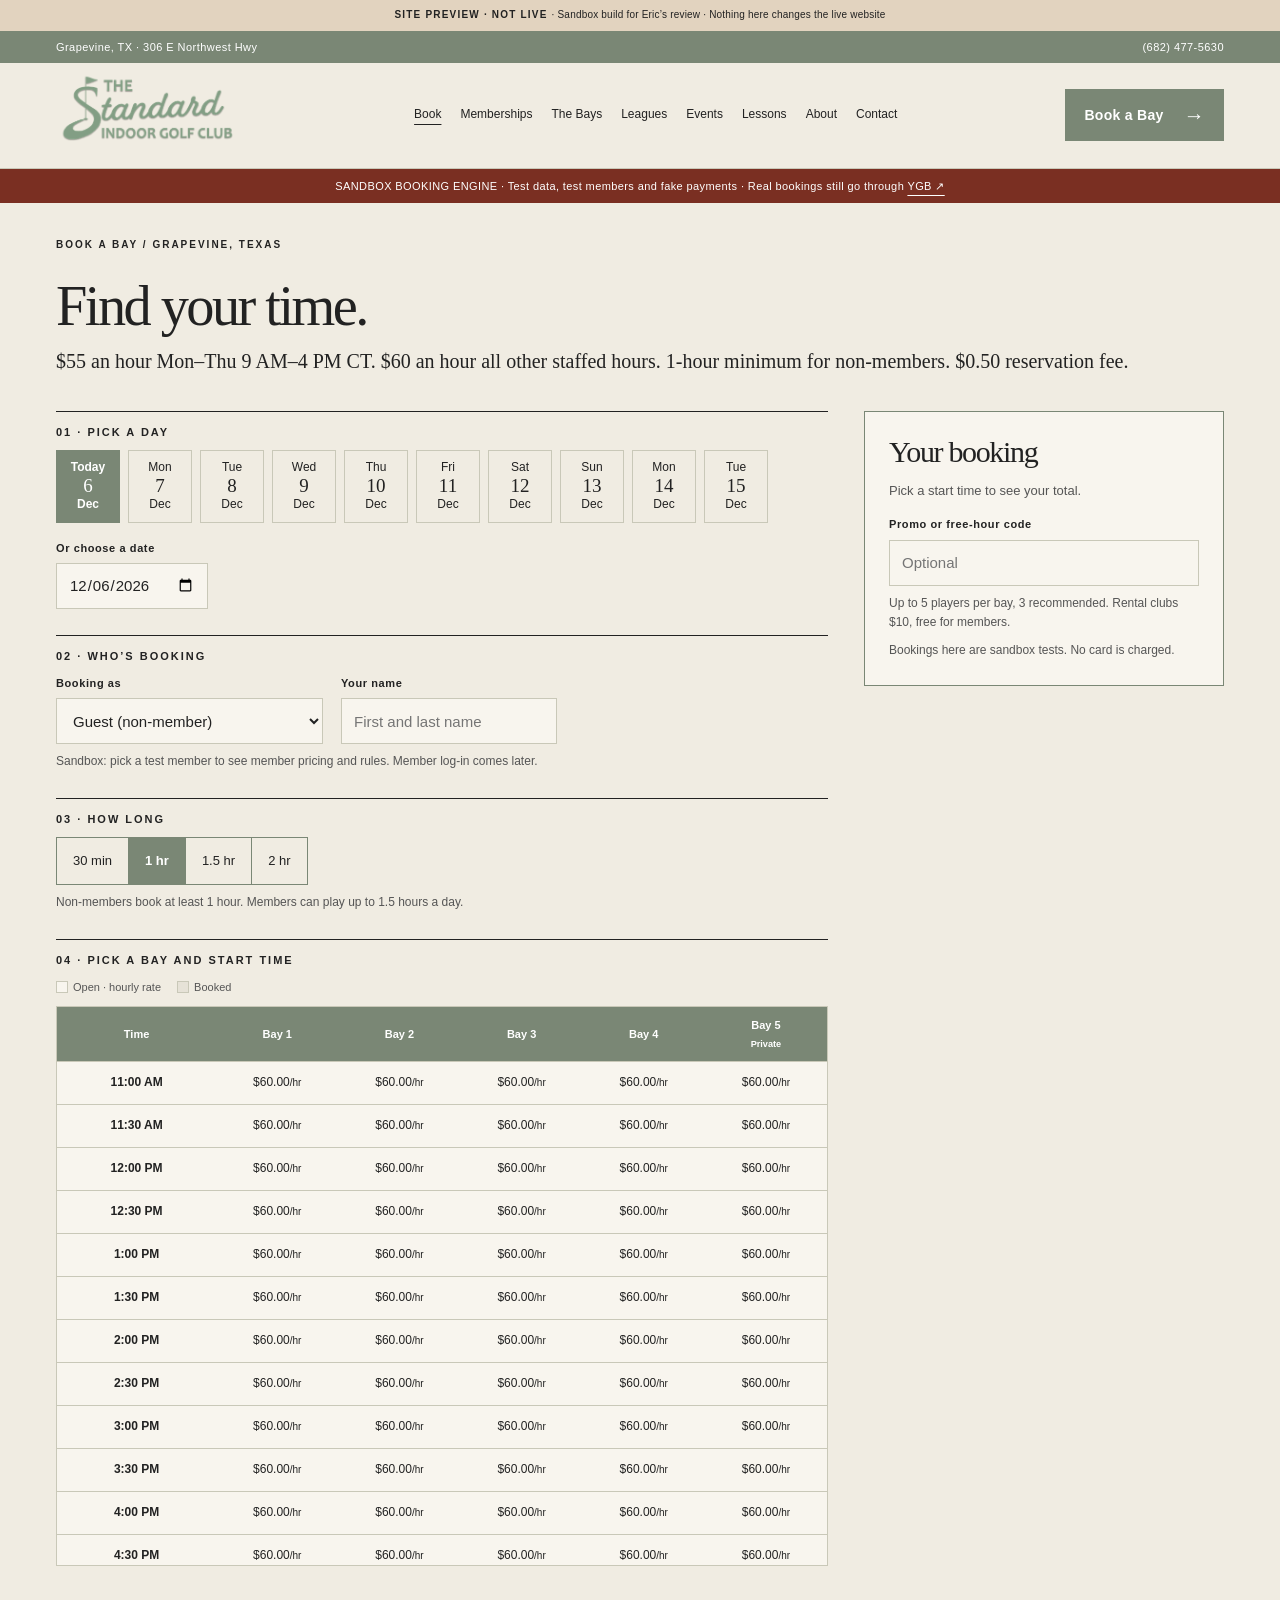
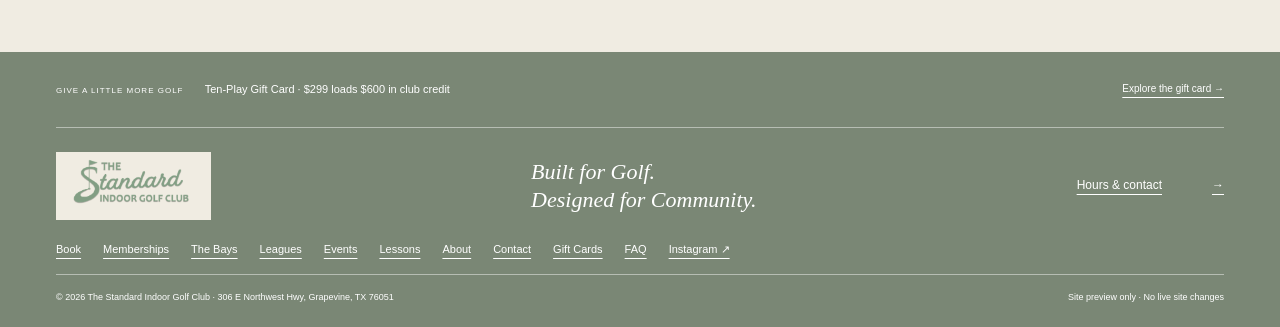
==== commit 79300b32: "Rebuild from sandbox 9bb59ae (Privilege Green)" ====
--- a/public/book.html
+++ b/public/book.html
@@ -127,6 +127,27 @@
 .giftfig>img{position:static!important;height:auto!important;max-width:520px;object-fit:contain!important;box-shadow:0 18px 40px #17211740}
 @media(max-width:700px){.giftfig{height:auto!important;min-height:0!important;padding:24px}}
 @media(max-width:700px){.page-hero .actions{flex-wrap:wrap}}
+/* ===== Privilege Green pass (SW 6193 #7A8775), Nov 10 ===== */
+:root{--green:#7a8775;--green-deep:#6c7967;--dark:#7a8775;--ink:#222;--muted:#555}
+body{color:var(--ink)}
+.button{background:var(--green);border-color:var(--green);color:#fff;font-weight:700;font-size:14px}
+.button:hover{background:var(--green-deep);border-color:var(--green-deep)}
+.header-book,.mobile-book .button,.hero .button{font-size:14px!important;font-weight:700}
+.button.ghost{background:transparent;color:var(--ink);border-color:var(--ink)}.button.ghost:hover{background:var(--paper)}
+.utility{background:var(--green);color:#fff}
+footer{background:var(--green);color:#fff}
+.footer-bottom,.footer-gift{border-color:rgba(255,255,255,.45);color:#fff}
+.membership-section,.sec.green{background:var(--green);color:#fff}
+.membership-section .section-heading>p,.sec.green .sec-head>p{color:#fff}
+.membership-card,.sec.green .card{color:var(--ink)}
+.availability,.tag{background:var(--green);color:#fff;font-size:11px;font-weight:700}
+.tag.light{background:var(--patience);color:var(--ink)}
+table.t thead th{background:var(--green);color:#fff;font-weight:700}
+.cta-band{background:var(--green);color:#fff}
+.cta-band .button{background:var(--villa);border-color:var(--villa);color:#222}
+.cta-band .button:hover{background:#fff}
+.cta-band .text-link{color:#fff}
+.card.featured,.membership-card.featured{border-color:var(--green)}
 
 
 .sbx{background:#7a2f22;color:#fff;font-size:11px;letter-spacing:.4px;padding:8px 16px;text-align:center}
@@ -136,23 +157,23 @@
 .bk-step>h2{font:700 11px var(--sans);letter-spacing:2px;margin-bottom:12px}
 .chips{display:flex;gap:8px;overflow-x:auto;padding-bottom:4px;-webkit-overflow-scrolling:touch}
 .chip{flex:0 0 auto;border:1px solid var(--line);background:var(--villa);padding:9px 12px;min-width:64px;text-align:center;font-size:12px;line-height:1.3;cursor:pointer;min-height:48px}
-.chip b{display:block;font:400 19px var(--serif)}.chip[aria-pressed=true]{background:var(--dark);color:var(--villa);border-color:var(--dark)}
+.chip b{display:block;font:400 19px var(--serif)}.chip[aria-pressed=true]{background:var(--green);color:#fff;border-color:var(--green);font-weight:700}
 .fields{display:flex;flex-wrap:wrap;gap:14px 18px;margin-top:12px}.fields label{display:flex;flex-direction:column;font-size:11px;font-weight:700;letter-spacing:.6px;gap:6px}
 .fields input,.fields select{font:15px var(--sans);padding:10px 12px;border:1px solid var(--line);background:var(--paper);color:var(--ink);min-height:46px;min-width:150px;border-radius:0}
-.seg{display:flex;flex-wrap:wrap;border:1px solid var(--dark);width:max-content;max-width:100%}.seg button{background:transparent;padding:11px 16px;font-size:13px;min-height:46px}.seg button+button{border-left:1px solid var(--dark)}.seg button[aria-pressed=true]{background:var(--dark);color:var(--villa)}
+.seg{display:flex;flex-wrap:wrap;border:1px solid var(--green);width:max-content;max-width:100%}.seg button{background:transparent;padding:11px 16px;font-size:13px;min-height:46px}.seg button+button{border-left:1px solid var(--dark)}.seg button[aria-pressed=true]{background:var(--green);color:#fff;font-weight:700}
 .hint{font-size:12px;color:var(--muted);margin-top:8px}
 .gridwrap{overflow-x:auto;border:1px solid var(--line);background:var(--paper);max-height:560px;overflow-y:auto}
 table.slots{border-collapse:collapse;width:100%;font-size:12px}table.slots th,table.slots td{border-bottom:1px solid var(--line);padding:0;text-align:center}
-table.slots thead th{position:sticky;top:0;background:var(--dark);color:var(--villa);padding:9px 4px;font-size:11px;z-index:1}
+table.slots thead th{position:sticky;top:0;background:var(--green);color:#fff;padding:9px 4px;font-size:11px;z-index:1}
 table.slots tbody th{padding:0 8px;white-space:nowrap;font-weight:700;background:var(--paper);position:sticky;left:0}
 table.slots td button{width:100%;min-height:42px;background:transparent;font-size:12px;padding:4px 2px}
 table.slots td button:hover{background:var(--patience)}table.slots td.no{color:#9a9a8e;background:#e6e2d7;font-size:11px}
-table.slots td button.sel{background:var(--dark);color:var(--villa);font-weight:700}
+table.slots td button.sel{background:var(--green);color:#fff;font-weight:700}
 .summary{position:sticky;top:130px;background:var(--paper);border:1px solid var(--dark);padding:24px}
 .summary h2{font-size:30px;margin-bottom:12px}.summary .line{display:flex;justify-content:space-between;gap:14px;border-bottom:1px solid var(--line);padding:8px 0;font-size:13px}
 .summary .total{font:400 26px var(--serif);display:flex;justify-content:space-between;padding-top:12px}
 .summary .button{width:100%;margin-top:16px;justify-content:center}.summary .err{color:#8c2a1b;font-size:13px;margin-top:12px}
-.summary .ok{background:var(--green);color:#172117;padding:14px;margin-top:12px;font-size:13px}
+.summary .ok{background:var(--green);color:#fff;padding:14px;margin-top:12px;font-size:13px}
 .summary .empty{font-size:13px;color:var(--muted)}
 .legend{display:flex;gap:16px;font-size:11px;color:var(--muted);margin:10px 0}.legend i{display:inline-block;width:12px;height:12px;border:1px solid var(--line);vertical-align:-2px;margin-right:5px}
 @media(max-width:1000px){.bk-wrap{grid-template-columns:1fr}.summary{position:static}}
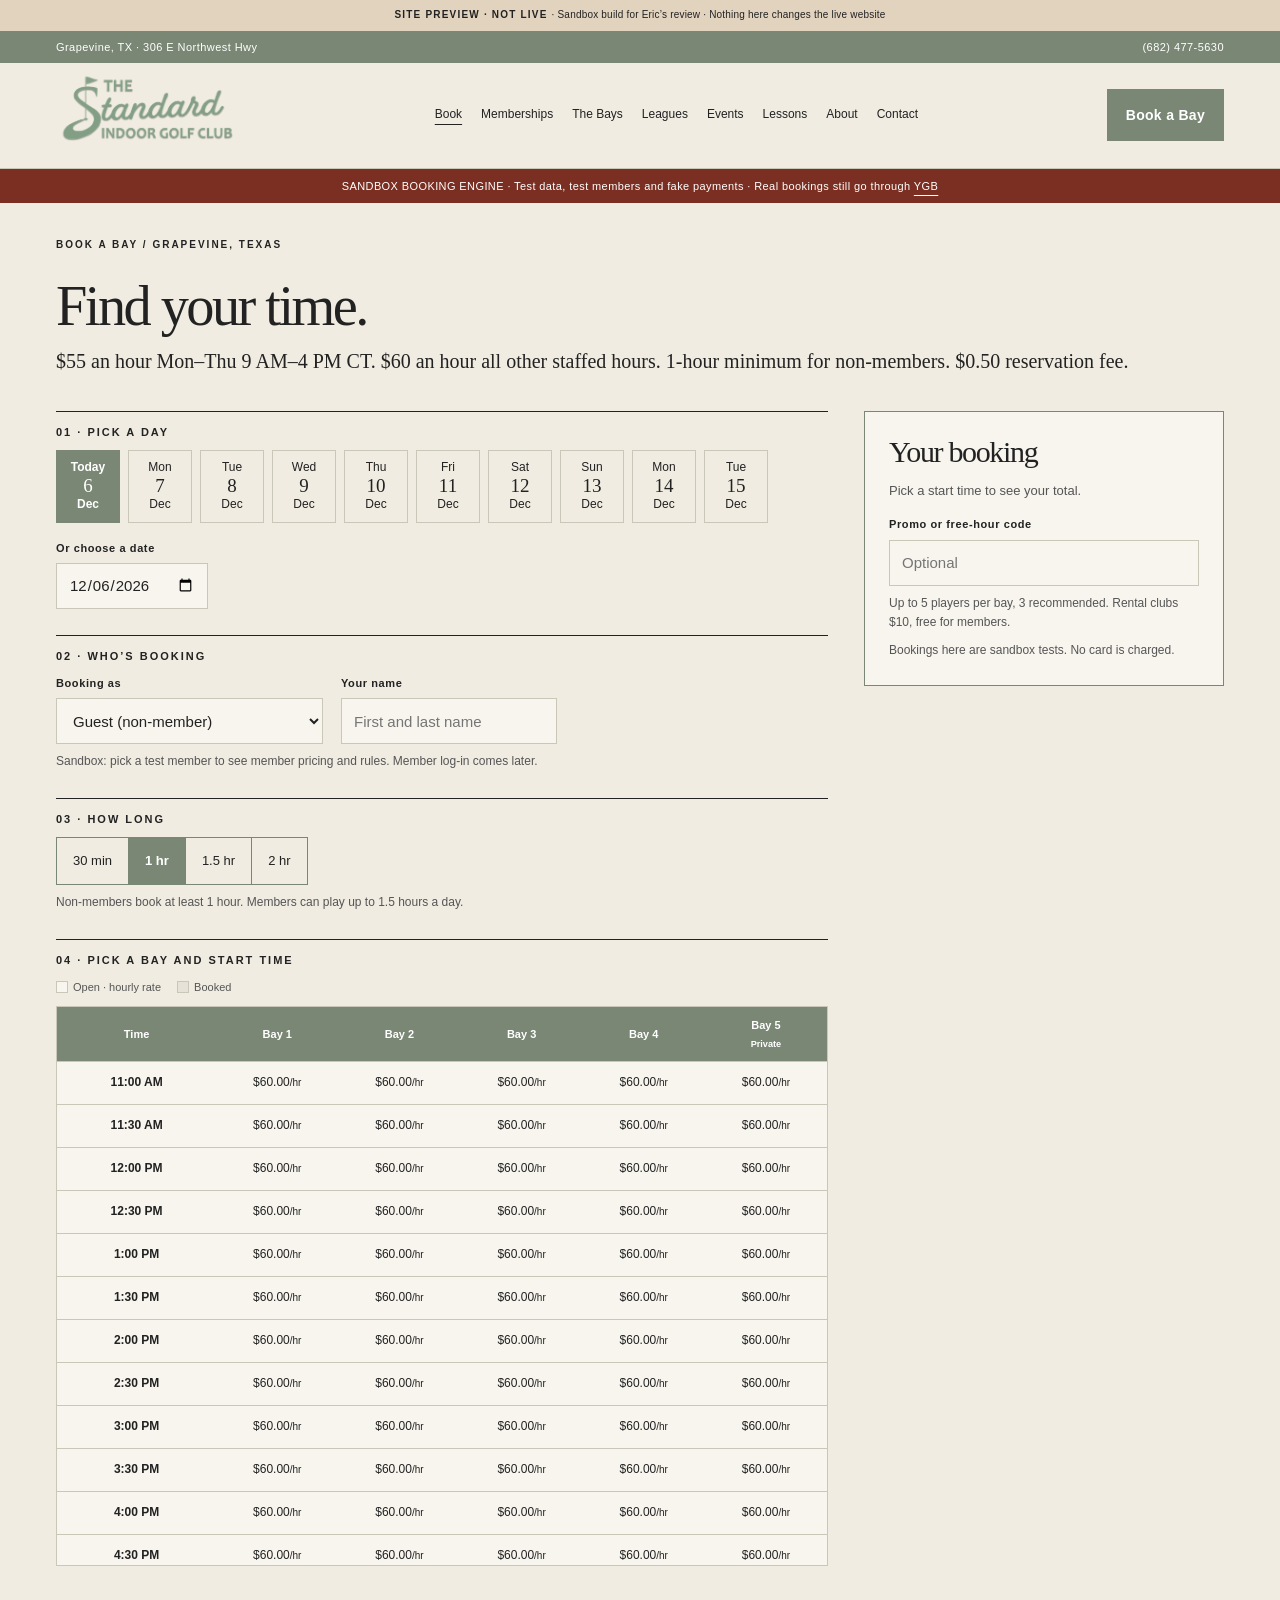
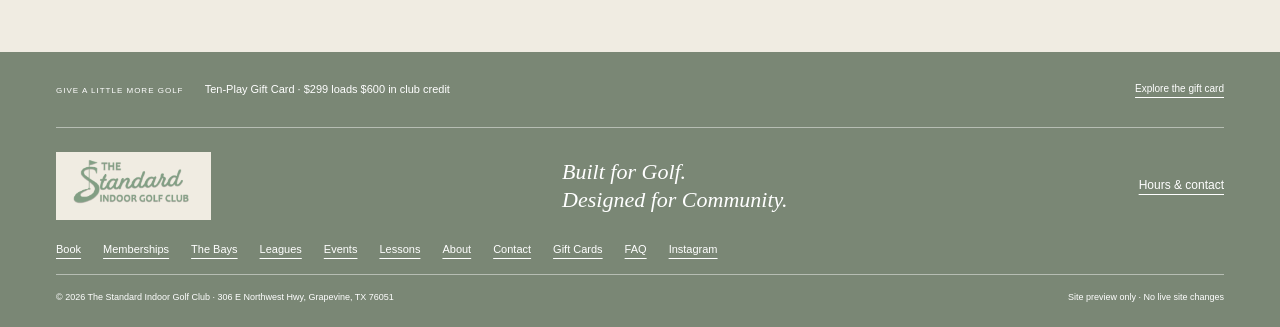
==== commit f453f5c2: "Rebuild from sandbox 1f80220 (no arrows, single event CTA)" ====
--- a/public/book.html
+++ b/public/book.html
@@ -148,6 +148,12 @@
 .cta-band .button:hover{background:#fff}
 .cta-band .text-link{color:#fff}
 .card.featured,.membership-card.featured{border-color:var(--green)}
+/* ===== No arrow glyphs (Eric, Nov 10 PM): centered button labels, plain underlined links ===== */
+.button{justify-content:center;gap:0;text-align:center}
+.text-link{justify-content:flex-start;gap:0}
+.membership-card .text-link,.card .text-link{justify-content:flex-start}
+.host-group{cursor:default}.host-group:hover h3{text-decoration:none}.host-group h3{padding-right:0}
+.footer-main>a:last-child{gap:0}
 
 
 .sbx{background:#7a2f22;color:#fff;font-size:11px;letter-spacing:.4px;padding:8px 16px;text-align:center}
@@ -188,10 +194,10 @@
 <a aria-label="The Standard Indoor Golf Club home" class="logo" href="../site/index.html"><img alt="The Standard Indoor Golf Club" height="512" src="[data-uri]" width="1024"/></a>
 <button aria-controls="navigation" aria-expanded="false" class="menu-toggle">Menu <span aria-hidden="true">☰</span></button>
 <nav aria-label="Main navigation" id="navigation"><a href="../site/bookings.html" aria-current="page">Book</a><a href="../site/memberships.html">Memberships</a><a href="../site/bays.html">The Bays</a><a href="../site/leagues.html">Leagues</a><a href="../site/events.html">Events</a><a href="../site/coaching.html">Lessons</a><a href="../site/about.html">About</a><a href="../site/contact.html">Contact</a></nav>
-<a class="button header-book" href="#book">Book a Bay <span aria-hidden="true">→</span></a>
+<a class="button header-book" href="#book">Book a Bay</a>
 </div></header>
 <main id="main">
-<div class="sbx">SANDBOX BOOKING ENGINE · Test data, test members and fake payments · Real bookings still go through <a href="https://yourgolfbooking.com/venues/the-standard-indoor-golf-club/booking/the-standard-indoor-golf-club" style="color:#fff">YGB ↗</a></div>
+<div class="sbx">SANDBOX BOOKING ENGINE · Test data, test members and fake payments · Real bookings still go through <a href="https://yourgolfbooking.com/venues/the-standard-indoor-golf-club/booking/the-standard-indoor-golf-club" style="color:#fff">YGB</a></div>
 <section class="container bk-head" aria-labelledby="bk-title"><p class="eyebrow">BOOK A BAY / GRAPEVINE, TEXAS</p><h1 id="bk-title">Find your time.</h1><p class="intro">$55 an hour Mon–Thu 9 AM–4 PM CT. $60 an hour all other staffed hours. 1-hour minimum for non-members. $0.50 reservation fee.</p></section>
 <div class="container bk-wrap" id="book">
 <div>
@@ -210,11 +216,11 @@
 <p class="hint">Up to 5 players per bay, 3 recommended. Rental clubs $10, free for members.</p><p class="hint">Bookings here are sandbox tests. No card is charged.</p></aside>
 </div>
 </main>
-<footer><div class="container footer-gift"><p>GIVE A LITTLE MORE GOLF <span>Ten-Play Gift Card · $299 loads $600 in club credit</span></p><a href="../site/gift-card.html">Explore the gift card →</a></div>
-<div class="container footer-main"><a aria-label="The Standard Indoor Golf Club home" class="footer-logo" href="../site/index.html"><img alt="The Standard Indoor Golf Club" height="512" src="[data-uri]" width="1024"/></a><p>Built for Golf.<br/>Designed for Community.</p><a href="../site/contact.html">Hours &amp; contact <span aria-hidden="true">→</span></a></div>
-<div class="container footer-links" style="display:flex;flex-wrap:wrap;gap:6px 22px;font-size:11px;padding-bottom:16px"><a href="../site/bookings.html">Book</a><a href="../site/memberships.html">Memberships</a><a href="../site/bays.html">The Bays</a><a href="../site/leagues.html">Leagues</a><a href="../site/events.html">Events</a><a href="../site/coaching.html">Lessons</a><a href="../site/about.html">About</a><a href="../site/contact.html">Contact</a><a href="../site/gift-card.html">Gift Cards</a><a href="../site/contact.html#faq">FAQ</a><a href="https://www.instagram.com/thestandard_indoorgolf/">Instagram ↗</a></div>
+<footer><div class="container footer-gift"><p>GIVE A LITTLE MORE GOLF <span>Ten-Play Gift Card · $299 loads $600 in club credit</span></p><a href="../site/gift-card.html">Explore the gift card</a></div>
+<div class="container footer-main"><a aria-label="The Standard Indoor Golf Club home" class="footer-logo" href="../site/index.html"><img alt="The Standard Indoor Golf Club" height="512" src="[data-uri]" width="1024"/></a><p>Built for Golf.<br/>Designed for Community.</p><a href="../site/contact.html">Hours &amp; contact</a></div>
+<div class="container footer-links" style="display:flex;flex-wrap:wrap;gap:6px 22px;font-size:11px;padding-bottom:16px"><a href="../site/bookings.html">Book</a><a href="../site/memberships.html">Memberships</a><a href="../site/bays.html">The Bays</a><a href="../site/leagues.html">Leagues</a><a href="../site/events.html">Events</a><a href="../site/coaching.html">Lessons</a><a href="../site/about.html">About</a><a href="../site/contact.html">Contact</a><a href="../site/gift-card.html">Gift Cards</a><a href="../site/contact.html#faq">FAQ</a><a href="https://www.instagram.com/thestandard_indoorgolf/">Instagram</a></div>
 <div class="container footer-bottom"><span>© 2026 The Standard Indoor Golf Club · 306 E Northwest Hwy, Grapevine, TX 76051</span><span>Site preview only · No live site changes</span></div></footer>
-<div class="mobile-book"><a class="button" href="#book">Book a Bay <span aria-hidden="true">→</span></a><a href="../site/contact.html">Hours &amp; location</a></div>
+<div class="mobile-book"><a class="button" href="#book">Book a Bay</a><a href="../site/contact.html">Hours &amp; location</a></div>
 <script>
 (()=>{const t=document.querySelector('.menu-toggle'),n=document.getElementById('navigation');if(!t)return;const c=()=>{t.setAttribute('aria-expanded','false');n.classList.remove('open')};t.addEventListener('click',()=>{const o=t.getAttribute('aria-expanded')!=='true';t.setAttribute('aria-expanded',String(o));n.classList.toggle('open',o)});n.querySelectorAll('a').forEach(a=>a.addEventListener('click',c));document.addEventListener('keydown',e=>{if(e.key==='Escape')c()})})();
 </script>
@@ -241,7 +247,7 @@
 const body=()=>JSON.stringify({date:$('date').value,...sel,minutes:+$('len').value,memberId:$('who').value||undefined,code:$('code').value||undefined,guest:$('who').value?undefined:{name:$('gname').value||'Sandbox Guest'}});
 async function quote(){if(!sel)return;const r=await (await fetch('/api/quote',{method:'POST',body:body()})).json();
  const bay=document.querySelector('#grid button.sel')?.getAttribute('aria-label')||'';
- $('q').innerHTML=`<p class="line"><span>${new Date($('date').value+'T12:00:00').toLocaleDateString('en-US',{weekday:'long',month:'long',day:'numeric'})}</span></p><p class="line"><span>${bay}</span><span>${+$('len').value} min</span></p>`+(r.quote?r.quote.lines.map(l=>`<p class="line"><span>${l.label}</span><span>${money(l.amount)}</span></p>`).join('')+`<p class="total"><span>Total</span><span>${money(r.quote.total)}</span></p>`:'')+(r.ok?'<button id=bk class="button" type="button">Confirm booking <span aria-hidden="true">→</span></button>':`<p class=err>${r.errors.join('<br>')}</p>`);
+ $('q').innerHTML=`<p class="line"><span>${new Date($('date').value+'T12:00:00').toLocaleDateString('en-US',{weekday:'long',month:'long',day:'numeric'})}</span></p><p class="line"><span>${bay}</span><span>${+$('len').value} min</span></p>`+(r.quote?r.quote.lines.map(l=>`<p class="line"><span>${l.label}</span><span>${money(l.amount)}</span></p>`).join('')+`<p class="total"><span>Total</span><span>${money(r.quote.total)}</span></p>`:'')+(r.ok?'<button id=bk class="button" type="button">Confirm booking</button>':`<p class=err>${r.errors.join('<br>')}</p>`);
  if(r.ok)$('bk').onclick=async()=>{const b=await (await fetch('/api/book',{method:'POST',body:body()})).json();$('q').innerHTML=b.ok?`<div class="ok"><strong>You’re booked.</strong><br>Confirmation ${b.booking.id} · Total ${money(b.booking.total)}<br><small>Sandbox test booking. No card charged.</small></div>`:`<p class=err>${b.errors.join('<br>')}</p>`;const keep=$('q').innerHTML;await load();$('q').innerHTML=keep}}
 ['date','who'].forEach(i=>$(i).onchange=()=>{syncDays();load()});['len','code','gname'].forEach(i=>$(i).oninput=quote);load();
 </script>
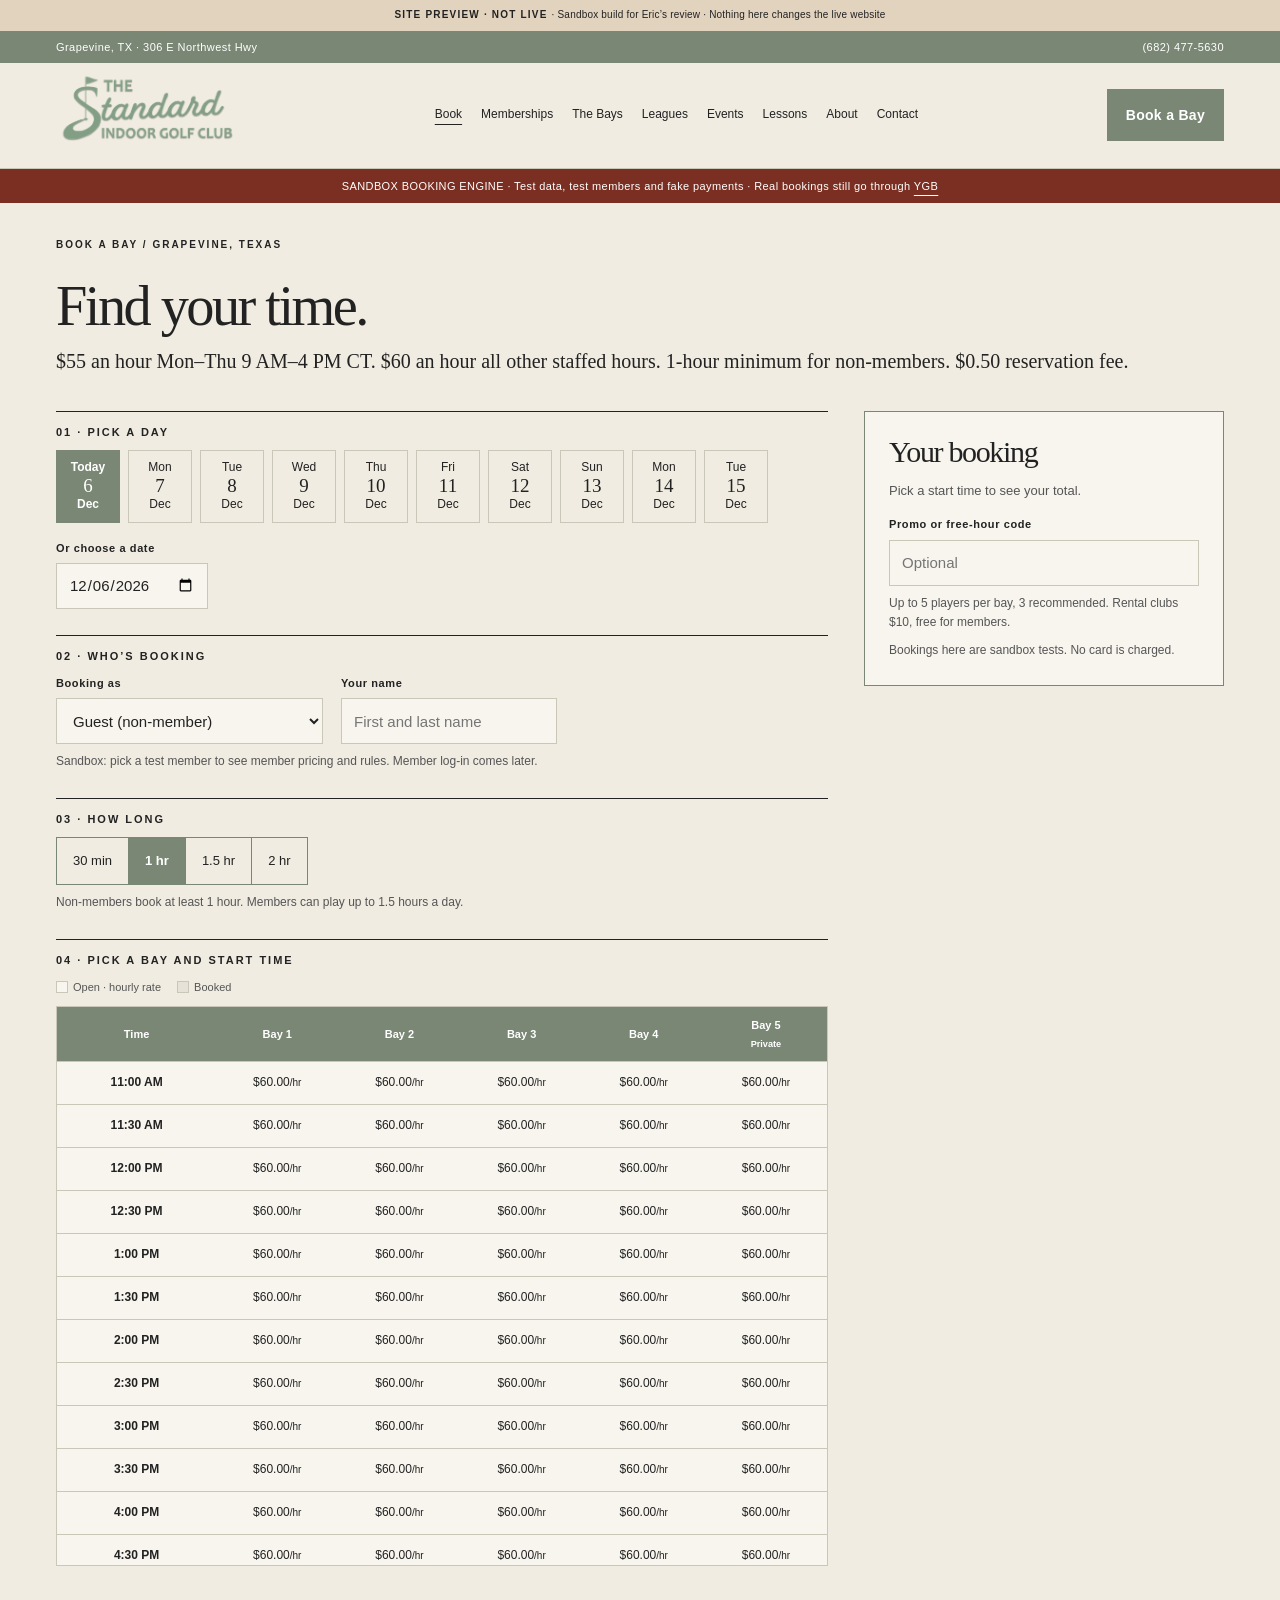
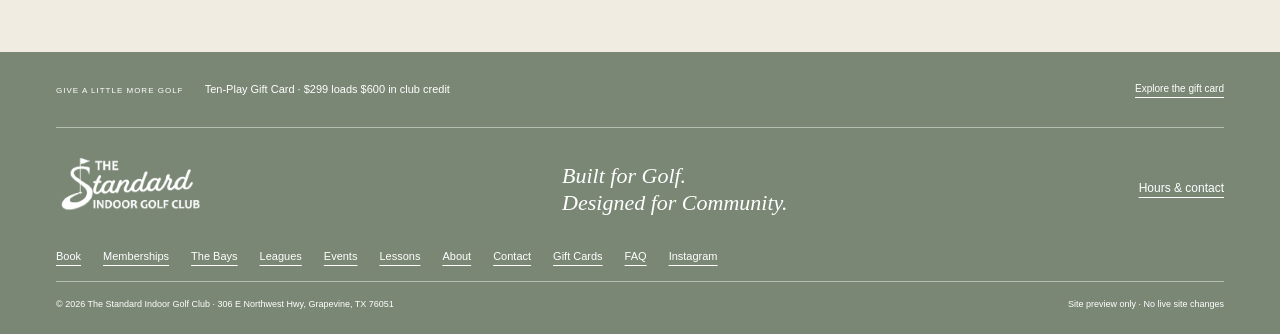
==== commit cb89e6cf: "Rebuild from sandbox d6c88b6" ====
--- a/public/book.html
+++ b/public/book.html
@@ -154,6 +154,8 @@
 .membership-card .text-link,.card .text-link{justify-content:flex-start}
 .host-group{cursor:default}.host-group:hover h3{text-decoration:none}.host-group h3{padding-right:0}
 .footer-main>a:last-child{gap:0}
+/* ===== White logo on green (Eric, Nov 10 11 PM) ===== */
+.footer-logo{background:transparent;padding:0}
 
 
 .sbx{background:#7a2f22;color:#fff;font-size:11px;letter-spacing:.4px;padding:8px 16px;text-align:center}
@@ -217,7 +219,7 @@
 </div>
 </main>
 <footer><div class="container footer-gift"><p>GIVE A LITTLE MORE GOLF <span>Ten-Play Gift Card · $299 loads $600 in club credit</span></p><a href="../site/gift-card.html">Explore the gift card</a></div>
-<div class="container footer-main"><a aria-label="The Standard Indoor Golf Club home" class="footer-logo" href="../site/index.html"><img alt="The Standard Indoor Golf Club" height="512" src="[data-uri]" width="1024"/></a><p>Built for Golf.<br/>Designed for Community.</p><a href="../site/contact.html">Hours &amp; contact</a></div>
+<div class="container footer-main"><a aria-label="The Standard Indoor Golf Club home" class="footer-logo" href="../site/index.html"><img alt="The Standard Indoor Golf Club" height="512" src="[data-uri]" width="1024"/></a><p>Built for Golf.<br/>Designed for Community.</p><a href="../site/contact.html">Hours &amp; contact</a></div>
 <div class="container footer-links" style="display:flex;flex-wrap:wrap;gap:6px 22px;font-size:11px;padding-bottom:16px"><a href="../site/bookings.html">Book</a><a href="../site/memberships.html">Memberships</a><a href="../site/bays.html">The Bays</a><a href="../site/leagues.html">Leagues</a><a href="../site/events.html">Events</a><a href="../site/coaching.html">Lessons</a><a href="../site/about.html">About</a><a href="../site/contact.html">Contact</a><a href="../site/gift-card.html">Gift Cards</a><a href="../site/contact.html#faq">FAQ</a><a href="https://www.instagram.com/thestandard_indoorgolf/">Instagram</a></div>
 <div class="container footer-bottom"><span>© 2026 The Standard Indoor Golf Club · 306 E Northwest Hwy, Grapevine, TX 76051</span><span>Site preview only · No live site changes</span></div></footer>
 <div class="mobile-book"><a class="button" href="#book">Book a Bay</a><a href="../site/contact.html">Hours &amp; location</a></div>
@@ -226,7 +228,7 @@
 </script>
 <script>
 // Engine calls and request body kept exactly as Ops's test page. Presentation only.
-const $=id=>document.getElementById(id);let sel=null;const money=n=>'$'+n.toFixed(2);
+const $=id=>document.getElementById(id);let sel=null;let onlyBay=+(new URLSearchParams(location.search).get('bay'))||null;const money=n=>'$'+n.toFixed(2);
 const tf=t=>{let[h,m]=t.split(':').map(Number);const ap=h>=12?'PM':'AM';h=h%12||12;return h+':'+String(m).padStart(2,'0')+' '+ap};
 $('date').value=new Intl.DateTimeFormat('en-CA',{timeZone:'America/Chicago'}).format(new Date());
 // day chips: next 10 days (public book-ahead)
@@ -239,10 +241,12 @@
 async function load(){sel=null;$('q').innerHTML='<p class="empty">Pick a start time to see your total.</p>';const q=new URLSearchParams({date:$('date').value});if($('who').value)q.set('memberId',$('who').value);
  $('gname-l').hidden=!!$('who').value;
  let av;try{av=await (await fetch('/api/availability?'+q)).json()}catch(e){$('grid').innerHTML='<p style="padding:14px">The booking engine isn’t reachable right now.</p>';return}
+ if(onlyBay&&av.some(b=>b.bay.id===onlyBay))av=av.filter(b=>b.bay.id===onlyBay);else onlyBay=null;
  const times=[...new Set(av.flatMap(b=>b.slots.map(s=>s.time)))].sort();
  let h='<table class="slots"><thead><tr><th scope="col">Time</th>'+av.map(b=>`<th scope="col">${b.bay.name.replace(' (Private)','<br><small>Private</small>')}</th>`).join('')+'</tr></thead><tbody>';
  for(const t of times){h+=`<tr><th scope="row">${tf(t)}</th>`+av.map(b=>{const s=b.slots.find(x=>x.time===t);return !s?'<td class=no>–</td>':s.available?`<td><button type="button" data-bay="${b.bay.id}" data-t="${t}" aria-label="${b.bay.name} at ${tf(t)}">${s.hourly===0?'Included':money(s.hourly??s.price*2)+'<small>/hr</small>'}</button></td>`:'<td class=no>Booked</td>'}).join('')+'</tr>'}
- $('grid').innerHTML=times.length?h+'</tbody></table>':'<p style="padding:14px">No bookable times for this date.</p>';
+ $('grid').innerHTML=(onlyBay?`<p style="padding:10px 14px;margin:0">Showing ${av[0].bay.name}. <a href="#" id="allbays">Show all bays</a></p>`:'')+(times.length?h+'</tbody></table>':'<p style="padding:14px">No bookable times for this date.</p>');
+ if(onlyBay)$('allbays').onclick=e=>{e.preventDefault();onlyBay=null;history.replaceState(null,'',location.pathname);load()};
  document.querySelectorAll('#grid td button').forEach(td=>td.onclick=()=>{document.querySelectorAll('#grid button.sel').forEach(x=>x.classList.remove('sel'));td.classList.add('sel');sel={bayId:+td.dataset.bay,start:td.dataset.t};quote()})}
 const body=()=>JSON.stringify({date:$('date').value,...sel,minutes:+$('len').value,memberId:$('who').value||undefined,code:$('code').value||undefined,guest:$('who').value?undefined:{name:$('gname').value||'Sandbox Guest'}});
 async function quote(){if(!sel)return;const r=await (await fetch('/api/quote',{method:'POST',body:body()})).json();
